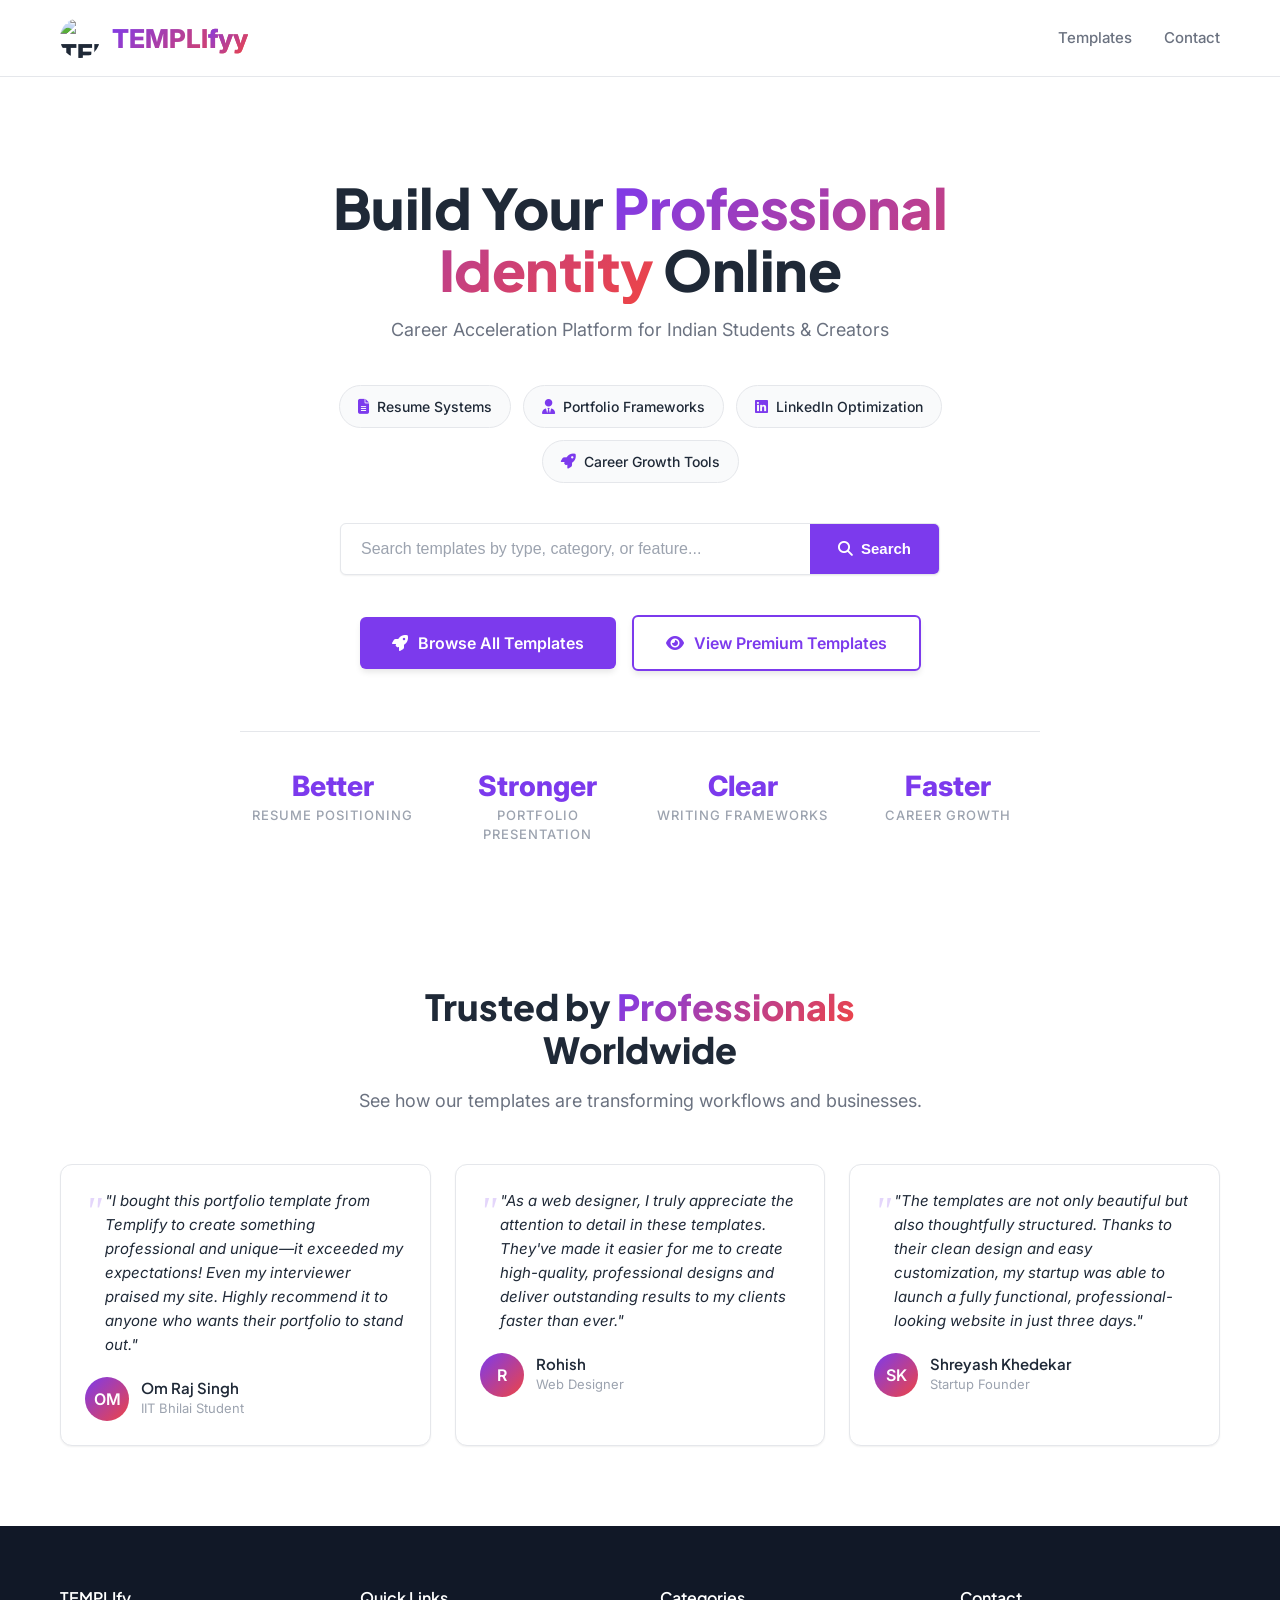
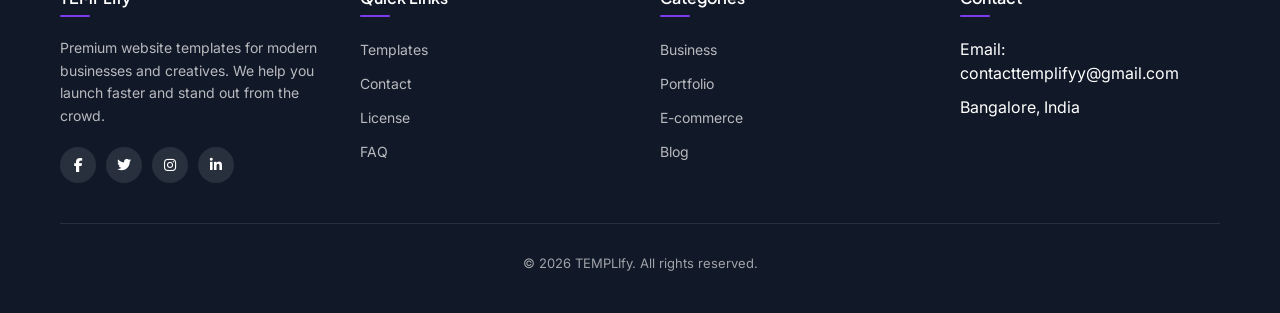
==== public/index.html @ caf6f501 "Revert "Add payment processing and template management functionality" This reverts commit 09792cc795" ====
<!doctype html>
<html lang="en">
  <head>
    <meta
      name="google-site-verification"
      content="SbcNErI1xV0IxhX7FzVj-lKcn1f4q68clEfJHM6wM6E"
    />
    <meta charset="UTF-8" />
    <meta name="viewport" content="width=device-width, initial-scale=1.0" />
    <title>TEMPLIfyy | Premium Digital Templates</title>
    <link rel="icon" type="image/png" href="logo.png" />
    <link rel="preconnect" href="https://fonts.googleapis.com" />
    <link rel="preconnect" href="https://fonts.gstatic.com" crossorigin />
    <link
      href="https://fonts.googleapis.com/css2?family=Inter:wght@300;400;500;600;700&family=Plus+Jakarta+Sans:wght@400;500;600;700;800&display=swap"
      rel="stylesheet"
    />
    <link
      rel="stylesheet"
      href="https://cdnjs.cloudflare.com/ajax/libs/font-awesome/6.4.0/css/all.min.css"
    />
    <link rel="stylesheet" href="index.css" />
  </head>
  <body>
    <!-- Header -->
    <header>
      <div class="container header-content">
        <div class="logo">
          <!-- Updated: Logo is now circular without border -->
          <img src="logo.png" alt="TEMPLIfy Logo" class="logo-img" />
          <span>TEMPLI<span>fyy</span></span>
        </div>
        <nav class="nav-links">
          <a href="template.html">Templates</a>
          <a href="contact.html">Contact</a>
        </nav>
      </div>
    </header>

    <!-- Clean Minimal Hero Section -->
    <section class="hero">
      <div class="container">
        <div class="hero-content">
          <h1>Build Your <span>Professional Identity</span> Online</h1>
          <!-- <p class="hero-subtitle">Notion, Google Sheets, Websites & SaaS Products</p> -->
          <p class="hero-description">
            Career Acceleration Platform for Indian Students & Creators
          </p>

          <div class="template-types">
          <div class="type-badge">
            <i class="fas fa-file-alt"></i> Resume Systems
          </div>

          <div class="type-badge">
            <i class="fas fa-user-tie"></i> Portfolio Frameworks
          </div>

          <div class="type-badge">
            <i class="fab fa-linkedin"></i> LinkedIn Optimization
          </div>

          <div class="type-badge">
            <i class="fas fa-rocket"></i> Career Growth Tools
            </div>
          </div>

          <div class="search-container">
            <div class="search-bar">
              <input
                type="text"
                class="search-input"
                id="searchInput"
                placeholder="Search templates by type, category, or feature..."
              />
              <button class="search-button" id="searchButton">
                <i class="fas fa-search"></i> Search
              </button>
            </div>
          </div>

          <div class="cta-buttons">
            <a href="template.html" class="cta-button">
              <i class="fas fa-rocket"></i> Browse All Templates
            </a>
            <a href="#premium-templates" class="cta-button cta-secondary">
              <i class="fas fa-eye"></i> View Premium Templates
            </a>
          </div>

          <div class="hero-stats">
  
        <div class="stat-item">
        <div class="stat-number">Better</div>
        <div class="stat-label">Resume Positioning</div>
        </div>

        <div class="stat-item">
        <div class="stat-number">Stronger</div>
        <div class="stat-label">Portfolio Presentation</div>
        </div>

        <div class="stat-item">
        <div class="stat-number">Clear</div>
        <div class="stat-label">Writing Frameworks</div>
        </div>

        <div class="stat-item">
        <div class="stat-number">Faster</div>
        <div class="stat-label">Career Growth</div>
        </div>
          </div>
        </div>
      </div>
    </section>

    <!-- Premium Template Collection Section -->
    <section id="premium-templates" class="template-section">
      <div class="container">
        <div class="section-header">
          <h2>Premium <span>Template</span> Collection</h2>
          <p>
            Handcrafted templates designed for performance, aesthetics, and
            real-world productivity.
          </p>
        </div>

        <div class="template-grid" id="premiumTemplatesGrid">
          <!-- Premium templates will be loaded dynamically from JavaScript -->
          <div class="loading-spinner">
            <div class="spinner"></div>
            <p>Loading premium templates...</p>
          </div>
        </div>
      </div>
    </section>

    <!-- Trending Now Section -->
    <section id="trending-now" class="template-section">
      <div class="container">
        <div class="section-header">
          <h2>Trending <span>Now</span></h2>
          <p>
            The most popular templates right now. See what others are choosing.
          </p>
        </div>

        <div class="template-grid" id="trendingNowGrid">
          <!-- Trending templates will be loaded dynamically from JavaScript -->
          <div class="loading-spinner">
            <div class="spinner"></div>
            <p>Loading trending templates...</p>
          </div>
        </div>
      </div>
    </section>

    <!-- Best Sellers Section -->
    <section id="best-sellers" class="template-section">
      <div class="container">
        <div class="section-header">
          <h2>Best <span>Sellers</span></h2>
          <p>
            Our top-performing templates trusted by thousands of users.
          </p>
        </div>

        <div class="template-grid" id="bestSellersGrid">
          <!-- Best seller templates will be loaded dynamically from JavaScript -->
          <div class="loading-spinner">
            <div class="spinner"></div>
            <p>Loading best sellers...</p>
          </div>
        </div>
      </div>
    </section>

    <!-- New Arrivals Section -->
    <section id="new-arrivals" class="template-section">
      <div class="container">
        <div class="section-header">
          <h2>New <span>Arrivals</span></h2>
          <p>
            Discover our latest template additions, fresh and ready for your
            projects.
          </p>
        </div>

        <div class="template-grid" id="newArrivalsGrid">
          <!-- New arrival templates will be loaded dynamically from JavaScript -->
          <div class="loading-spinner">
            <div class="spinner"></div>
            <p>Loading new arrivals...</p>
          </div>
        </div>
        </div>
      </div>
    </section>

    <!-- Editor's Picks Section -->
    <section id="editor-picks" class="template-section">
      <div class="container">
        <div class="section-header">
          <h2>Editor's <span>Picks</span></h2>
          <p>
            Handpicked templates curated by our team for quality and innovation.
          </p>
        </div>

        <div class="template-grid" id="editorPicksGrid">
          <!-- Editor's picks will be loaded dynamically from JavaScript -->
          <div class="loading-spinner">
            <div class="spinner"></div>
            <p>Loading editor's picks...</p>
          </div>
        </div>
      </div>
    </section>

    <!-- Testimonials -->
    <section class="testimonials">
      <div class="testimonials-container">
        <div class="section-header">
          <h2>Trusted by <span>Professionals</span> Worldwide</h2>
          <p>
            See how our templates are transforming workflows and businesses.
          </p>
        </div>

        <div class="testimonials-grid">
          <div class="testimonial-card">
            <p class="testimonial-text">
              "I bought this portfolio template from Templify to create
              something professional and unique—it exceeded my expectations!
              Even my interviewer praised my site. Highly recommend it to anyone
              who wants their portfolio to stand out."
            </p>
            <div class="testimonial-author">
              <div class="author-avatar">OM</div>
              <div class="author-info">
                <h4>Om Raj Singh</h4>
                <p>IIT Bhilai Student</p>
              </div>
            </div>
          </div>

          <div class="testimonial-card">
            <p class="testimonial-text">
              "As a web designer, I truly appreciate the attention to detail in
              these templates. They've made it easier for me to create
              high-quality, professional designs and deliver outstanding results
              to my clients faster than ever."
            </p>
            <div class="testimonial-author">
              <div class="author-avatar">R</div>
              <div class="author-info">
                <h4>Rohish</h4>
                <p>Web Designer</p>
              </div>
            </div>
          </div>

          <div class="testimonial-card">
            <p class="testimonial-text">
              "The templates are not only beautiful but also thoughtfully
              structured. Thanks to their clean design and easy customization,
              my startup was able to launch a fully functional,
              professional-looking website in just three days."
            </p>
            <div class="testimonial-author">
              <div class="author-avatar">SK</div>
              <div class="author-info">
                <h4>Shreyash Khedekar</h4>
                <p>Startup Founder</p>
              </div>
            </div>
          </div>
        </div>
      </div>
    </section>

    <!-- Footer -->
    <footer id="contact">
      <div class="container">
        <div class="footer-content">
          <div class="footer-column footer-about">
            <h3>TEMPLIfy</h3>
            <p>
              Premium website templates for modern businesses and creatives. We
              help you launch faster and stand out from the crowd.
            </p>
            <div class="social-links">
              <a href="#"><i class="fab fa-facebook-f"></i></a>
              <a href="#"><i class="fab fa-twitter"></i></a>
              <a href="#"><i class="fab fa-instagram"></i></a>
              <a href="#"><i class="fab fa-linkedin-in"></i></a>
            </div>
          </div>

          <div class="footer-column">
            <h3>Quick Links</h3>
            <ul class="footer-links">
              <li><a href="template.html">Templates</a></li>
              <li><a href="contact.html">Contact</a></li>
              <li><a href="#">License</a></li>
              <li><a href="#">FAQ</a></li>
            </ul>
          </div>

          <div class="footer-column">
            <h3>Categories</h3>
            <ul class="footer-links">
              <li><a href="#">Business</a></li>
              <li><a href="#">Portfolio</a></li>
              <li><a href="#">E-commerce</a></li>
              <li><a href="#">Blog</a></li>
            </ul>
          </div>

          <div class="footer-column">
            <h3>Contact</h3>
            <ul class="footer-links">
              <li>Email: contacttemplifyy@gmail.com</li>
              <li>Bangalore, India</li>
            </ul>
          </div>
        </div>

        <div class="copyright">
          <p>&copy; 2026 TEMPLIfy. All rights reserved.</p>
        </div>
      </div>
    </footer>

    <script src="index.js"></script>
  </body>
</html>
---- public/index.css ----
/* ====== MINIMAL PREMIUM THEME ====== */
:root {
  --primary: #7c3aed;
  --primary-light: #8b5cf6;
  --primary-dark: #6d28d9;
  --accent: #ef4444;
  --success: #10b981;
  --warning: #f59e0b;
  --info: #3b82f6;
  --new-arrival: #ec4899;

  --text-dark: #1f2937;
  --text-medium: #6b7280;
  --text-light: #9ca3af;
  --text-white: #ffffff;

  --bg-white: #ffffff;
  --bg-light: #f9fafb;
  --bg-gray: #f3f4f6;
  --bg-dark: #111827;

  --border-light: #e5e7eb;
  --border-medium: #d1d5db;
  --border-dark: #9ca3af;

  --radius-sm: 4px;
  --radius: 6px;
  --radius-md: 8px;
  --radius-lg: 12px;
  --radius-xl: 16px;

  --shadow-xs: 0 1px 3px rgba(0, 0, 0, 0.05);
  --shadow-sm: 0 1px 2px 0 rgba(0, 0, 0, 0.06);
  --shadow: 0 4px 6px -1px rgba(0, 0, 0, 0.1);
  --shadow-md: 0 10px 15px -3px rgba(0, 0, 0, 0.08);
  --shadow-lg: 0 20px 25px -5px rgba(0, 0, 0, 0.1);

  --transition: all 0.2s cubic-bezier(0.4, 0, 0.2, 1);
}

/* ====== GLOBAL FIXES ====== */
html,
body {
  width: 100%;
  max-width: 100%;
  overflow-x: hidden;
  margin: 0;
  padding: 0;
  scroll-behavior: smooth;
}

/* ====== RESET & BASE STYLES ====== */
* {
  margin: 0;
  padding: 0;
  box-sizing: border-box;
}

body {
  font-family:
    "Inter",
    -apple-system,
    BlinkMacSystemFont,
    "Segoe UI",
    sans-serif;
  background-color: var(--bg-white);
  color: var(--text-dark);
  line-height: 1.5;
  font-weight: 400;
  -webkit-font-smoothing: antialiased;
  -moz-osx-font-smoothing: grayscale;
}

h1,
h2,
h3,
h4,
h5 {
  font-family: "Plus Jakarta Sans", sans-serif;
  font-weight: 700;
  line-height: 1.2;
}

a {
  text-decoration: none;
  color: inherit;
}

ul {
  list-style: none;
}

/* FIXED: Container width issue - changed from 105% to 100% */
.container {
  max-width: 1200px;
  margin: 0 auto;
  padding: 0 20px;
  width: 100%; /* CHANGED FROM 105% */
}

/* ====== HEADER - FIXED ====== */
header {
  background: var(--bg-white);
  padding: 18px 0;
  position: sticky;
  top: 0;
  z-index: 1000;
  border-bottom: 1px solid var(--border-light);
  backdrop-filter: blur(10px);
  width: 100%;
}

.header-content {
  display: flex;
  justify-content: space-between;
  align-items: center;
  width: 100%;
}

.logo {
  display: flex;
  align-items: center;
  gap: 12px;
  font-size: 26px;
  font-weight: 800;
  color: var(--text-dark);
}

/* Make logo circular WITHOUT border */
.logo-img {
  width: 40px;
  height: 40px;
  object-fit: cover;
  border-radius: 50%; /* Makes it circular */
}

.logo span {
  background: linear-gradient(135deg, var(--primary) 0%, var(--accent) 100%);
  -webkit-background-clip: text;
  -webkit-text-fill-color: transparent;
}

.nav-links {
  display: flex;
  gap: 32px;
  align-items: center;
}

.nav-links a {
  color: var(--text-medium);
  font-weight: 500;
  font-size: 15px;
  transition: var(--transition);
  position: relative;
  padding: 4px 0;
}

.nav-links a:hover {
  color: var(--primary);
}

.nav-links a::after {
  content: "";
  position: absolute;
  bottom: 0;
  left: 0;
  width: 0;
  height: 2px;
  background: var(--primary);
  transition: var(--transition);
}

.nav-links a:hover::after {
  width: 100%;
}

/* ====== CLEAN MINIMAL HERO SECTION ====== */
.hero {
  padding: 100px 0 60px;
  background: var(--bg-white);
  position: relative;
  overflow: hidden;
  text-align: center;
  width: 100%;
}

.hero-content {
  position: relative;
  z-index: 1;
  max-width: 800px;
  margin: 0 auto;
}

.hero h1 {
  font-size: clamp(2.5rem, 5vw, 3.5rem);
  font-weight: 800;
  margin-bottom: 16px;
  line-height: 1.1;
  letter-spacing: -0.5px;
}

.hero h1 span {
  background: linear-gradient(135deg, var(--primary) 0%, var(--accent) 100%);
  -webkit-background-clip: text;
  -webkit-text-fill-color: transparent;
}

.hero-subtitle {
  font-size: 20px;
  color: var(--text-medium);
  margin-bottom: 20px;
  font-weight: 500;
  line-height: 1.4;
}

.hero-description {
  font-size: 18px;
  color: var(--text-medium);
  margin: 0 auto 40px;
  max-width: 600px;
  line-height: 1.6;
}

/* Template Type Badges - Optimized for Mobile */
.template-types {
  display: flex;
  justify-content: center;
  gap: 12px;
  margin-bottom: 40px;
  flex-wrap: wrap;
  width: 100%;
}

.type-badge {
  background: var(--bg-light);
  color: var(--text-dark);
  padding: 10px 18px;
  border-radius: 30px;
  font-weight: 500;
  font-size: 14px;
  border: 1px solid var(--border-light);
  transition: var(--transition);
  display: flex;
  align-items: center;
  gap: 8px;
  white-space: nowrap;
}

.type-badge:hover {
  border-color: var(--primary);
  transform: translateY(-2px);
  box-shadow: var(--shadow-sm);
}

.type-badge i {
  color: var(--primary);
  font-size: 15px;
}

/* Enhanced Search - Mobile Optimized */
.search-container {
  max-width: 600px;
  margin: 0 auto 40px;
  width: 100%;
}

.search-bar {
  display: flex;
  background: var(--bg-white);
  border: 1px solid var(--border-light);
  border-radius: var(--radius);
  overflow: hidden;
  box-shadow: var(--shadow-sm);
  transition: var(--transition);
  width: 100%;
}

.search-bar:focus-within {
  border-color: var(--primary);
  box-shadow: 0 0 0 3px rgba(124, 58, 237, 0.1);
}

.search-input {
  flex: 1;
  border: none;
  padding: 16px 20px;
  font-size: 16px;
  outline: none;
  color: var(--text-dark);
  background: transparent;
  width: 100%;
}

.search-input::placeholder {
  color: var(--text-light);
}

.search-button {
  background: var(--primary);
  color: var(--text-white);
  border: none;
  padding: 0 28px;
  font-weight: 600;
  font-size: 15px;
  cursor: pointer;
  transition: var(--transition);
  display: flex;
  align-items: center;
  gap: 8px;
  flex-shrink: 0;
}

.search-button:hover {
  background: var(--primary-dark);
}

/* CTA Buttons - Fixed Centering */
.cta-buttons {
  display: flex;
  gap: 16px;
  justify-content: center;
  margin-top: 30px;
  align-items: center;
  flex-wrap: wrap;
  width: 100%;
}

.cta-button {
  display: inline-flex;
  align-items: center;
  gap: 10px;
  background: var(--primary);
  color: var(--text-white);
  padding: 14px 32px;
  border-radius: var(--radius);
  font-weight: 600;
  font-size: 16px;
  transition: var(--transition);
  box-shadow: var(--shadow);
  border: none;
  cursor: pointer;
}

.cta-button:hover {
  background: var(--primary-dark);
  transform: translateY(-2px);
  box-shadow: var(--shadow-md);
}

.cta-secondary {
  background: transparent;
  color: var(--primary);
  border: 2px solid var(--primary);
}

.cta-secondary:hover {
  background: var(--primary);
  color: var(--text-white);
}

/* Hero Stats - Mobile Optimized */
.hero-stats {
  display: grid;
  grid-template-columns: repeat(4, 1fr);
  gap: 20px;
  margin-top: 60px;
  padding-top: 40px;
  border-top: 1px solid var(--border-light);
  max-width: 800px;
  margin-left: auto;
  margin-right: auto;
  width: 100%;
}

.stat-item {
  text-align: center;
}

.stat-number {
  font-size: 28px;
  font-weight: 800;
  color: var(--primary);
  margin-bottom: 6px;
  line-height: 1;
}

.stat-label {
  font-size: 13px;
  color: var(--text-light);
  text-transform: uppercase;
  letter-spacing: 1px;
  font-weight: 500;
}

/* ====== SCALABLE TEMPLATE SECTIONS ====== */
.template-section {
  padding: 80px 0;
  width: 100%;
}

.template-section:nth-child(odd) {
  background: var(--bg-light);
}

.template-section:nth-child(even) {
  background: var(--bg-white);
}

.section-header {
  text-align: center;
  max-width: 600px;
  margin: 0 auto 48px;
  width: 100%;
}

.section-header h2 {
  font-size: 36px;
  font-weight: 800;
  margin-bottom: 16px;
  color: var(--text-dark);
}

.section-header span {
  background: linear-gradient(135deg, var(--primary) 0%, var(--accent) 100%);
  -webkit-background-clip: text;
  -webkit-text-fill-color: transparent;
}

.section-header p {
  color: var(--text-medium);
  font-size: 18px;
  line-height: 1.6;
}

/* ====== IMPROVED MOBILE CARD SECTION ====== */
.template-grid {
  display: grid;
  grid-template-columns: repeat(3, 1fr);
  gap: 30px;
  width: 100%;
}

.template-card {
  background: var(--bg-white);
  border: 1px solid var(--border-light);
  border-radius: 8px;
  overflow: hidden;
  transition: var(--transition);
  box-shadow: var(--shadow-sm);
  position: relative;
  display: flex;
  flex-direction: column;
  height: 100%;
  min-height: 520px;
  user-select: none;
  -webkit-user-select: none;
  -moz-user-select: none;
  -ms-user-select: none;
  width: 100%;
}

.template-card:hover {
  transform: translateY(-4px);
  box-shadow: var(--shadow-lg);
  border-color: var(--primary);
}

.template-image {
  height: 200px;
  width: 100%;
  background-size: cover;
  background-position: center;
  background-color: #f0f0f0;
  position: relative;
  overflow: hidden;
}

/* PRODUCT TYPE TAG - Left top */
.template-type-tag {
  position: absolute;
  top: 12px;
  left: 12px;
  background: rgba(255, 255, 255, 0.95);
  color: var(--text-dark);
  padding: 6px 12px;
  border-radius: 6px;
  font-size: 11px;
  font-weight: 700;
  z-index: 2;
  text-transform: uppercase;
  letter-spacing: 0.5px;
  border: 1px solid rgba(0, 0, 0, 0.1);
  backdrop-filter: blur(4px);
  max-width: 120px;
  overflow: hidden;
  text-overflow: ellipsis;
  white-space: nowrap;
}

/* STATUS BADGE - Removed from homepage, only shown on templates page */

.template-overlay {
  position: absolute;
  top: 0;
  left: 0;
  width: 100%;
  height: 100%;
  background: rgba(0, 0, 0, 0.7);
  display: flex;
  align-items: center;
  justify-content: center;
  opacity: 0;
  transition: var(--transition);
  z-index: 1;
}

.template-card:hover .template-overlay {
  opacity: 1;
}

.preview-btn {
  background: var(--bg-white);
  color: var(--primary);
  border: none;
  padding: 10px 18px;
  border-radius: var(--radius);
  font-weight: 600;
  font-size: 13px;
  cursor: pointer;
  transition: var(--transition);
  display: flex;
  align-items: center;
  gap: 6px;
}

.preview-btn:hover {
  background: var(--primary);
  color: var(--text-white);
  transform: translateY(-2px);
}

.template-info {
  padding: 20px;
  flex: 1;
  display: flex;
  flex-direction: column;
}

.template-info h3 {
  font-size: 18px;
  font-weight: 700;
  margin-bottom: 10px;
  color: var(--text-dark);
  line-height: 1.3;
  display: -webkit-box;
  -webkit-line-clamp: 2;
  -webkit-box-orient: vertical;
  overflow: hidden;
}

.template-info p {
  color: var(--text-medium);
  font-size: 14px;
  line-height: 1.5;
  margin-bottom: 12px;
  flex: 1;
  display: -webkit-box;
  -webkit-line-clamp: 2;
  -webkit-box-orient: vertical;
  overflow: hidden;
}

.template-features {
  margin-bottom: 15px;
}

.template-features ul {
  list-style: none;
}

.template-features li {
  color: var(--text-medium);
  font-size: 13px;
  line-height: 1.4;
  margin-bottom: 5px;
  padding-left: 16px;
  position: relative;
  display: -webkit-box;
  -webkit-line-clamp: 1;
  -webkit-box-orient: vertical;
  overflow: hidden;
}

.template-features li:before {
  content: "•";
  color: var(--primary);
  position: absolute;
  left: 0;
  font-size: 16px;
}

/* TEMPLATE FOOTER - IMPROVED FOR MOBILE */
.template-footer {
  padding: 18px 20px;
  border-top: 1px solid var(--border-light);
  display: flex;
  justify-content: space-between;
  align-items: center;
  background: var(--bg-white);
  gap: 12px;
  margin-top: auto;
  flex-wrap: nowrap;
  width: 100%;
}

/* PRICE SECTION */
.price-container {
  display: flex;
  flex-direction: column;
  align-items: flex-start;
  min-width: 0;
  flex-shrink: 0;
}

.template-price {
  font-size: 20px;
  font-weight: 800;
  color: var(--primary);
  line-height: 1;
  white-space: nowrap;
}

.discounted-price {
  color: var(--accent);
}

.original-price {
  font-size: 13px;
  color: var(--text-light);
  text-decoration: line-through;
  margin-top: 2px;
  font-weight: 500;
  white-space: nowrap;
}

.free-price {
  color: var(--success);
  font-weight: 700;
}

/* ACTION BUTTONS - IMPROVED FOR MOBILE */
.template-actions {
  display: flex;
  gap: 8px;
  flex-wrap: nowrap;
  align-items: center;
  flex-shrink: 0;
}

/* BUTTONS - IMPROVED FOR MOBILE */
.buy-button {
  background: var(--primary);
  color: var(--text-white);
  border: none;
  padding: 10px 16px;
  border-radius: 8px;
  font-weight: 600;
  font-size: 13px;
  cursor: pointer;
  transition: var(--transition);
  display: flex;
  align-items: center;
  justify-content: center;
  gap: 6px;
  white-space: nowrap;
  min-width: 110px;
  height: 38px;
  box-sizing: border-box;
}

.buy-button:hover {
  background: var(--primary-dark);
  transform: translateY(-1px);
  box-shadow: var(--shadow-sm);
}

.details-button {
  background: transparent;
  color: var(--primary);
  border: 1px solid var(--primary);
  padding: 9px 16px;
  border-radius: 8px;
  font-weight: 600;
  font-size: 13px;
  cursor: pointer;
  transition: var(--transition);
  display: flex;
  align-items: center;
  justify-content: center;
  gap: 6px;
  white-space: nowrap;
  min-width: 100px;
  height: 38px;
  box-sizing: border-box;
}

.details-button:hover {
  background: var(--primary);
  color: var(--text-white);
  transform: translateY(-1px);
}

.free-button {
  background: var(--success);
}

.free-button:hover {
  background: #059669;
}

/* LOADING SPINNER */
.loading-spinner {
  display: flex;
  flex-direction: column;
  align-items: center;
  justify-content: center;
  padding: 60px 0;
  grid-column: 1 / -1;
}

.spinner {
  width: 40px;
  height: 40px;
  border: 3px solid rgba(124, 58, 237, 0.2);
  border-radius: 50%;
  border-top-color: var(--primary);
  animation: spin 1s linear infinite;
  margin-bottom: 16px;
}

@keyframes spin {
  to {
    transform: rotate(360deg);
  }
}

/* ====== TESTIMONIALS - HORIZONTAL SCROLL ON MOBILE ====== */
.testimonials {
  padding: 80px 0;
  background: var(--bg-white);
  width: 100%;
}

.testimonials-container {
  position: relative;
  max-width: 1200px;
  margin: 0 auto;
  padding: 0 20px;
  width: 100%;
}

/* Desktop: Grid layout */
.testimonials-grid {
  display: grid;
  grid-template-columns: repeat(auto-fit, minmax(300px, 1fr));
  gap: 24px;
  width: 100%;
}

.testimonial-card {
  background: var(--bg-white);
  border: 1px solid var(--border-light);
  border-radius: 12px;
  padding: 24px;
  transition: var(--transition);
  box-shadow: var(--shadow-sm);
  width: 100%;
}

.testimonial-card:hover {
  transform: translateY(-4px);
  box-shadow: var(--shadow-md);
}

.testimonial-text {
  color: var(--text-dark);
  font-size: 15px;
  line-height: 1.6;
  margin-bottom: 20px;
  font-style: italic;
  position: relative;
  padding-left: 20px;
}

.testimonial-text::before {
  content: '"';
  position: absolute;
  left: 0;
  top: -10px;
  font-size: 40px;
  color: var(--primary);
  opacity: 0.2;
  font-family: serif;
}

.testimonial-author {
  display: flex;
  align-items: center;
  gap: 12px;
}

.author-avatar {
  width: 44px;
  height: 44px;
  border-radius: 50%;
  background: linear-gradient(135deg, var(--primary) 0%, var(--accent) 100%);
  display: flex;
  align-items: center;
  justify-content: center;
  color: var(--text-white);
  font-weight: 600;
  font-size: 16px;
  flex-shrink: 0;
}

.author-info h4 {
  font-size: 15px;
  font-weight: 600;
  margin-bottom: 2px;
  color: var(--text-dark);
}

.author-info p {
  color: var(--text-light);
  font-size: 13px;
}

/* ====== FOOTER IMPROVEMENTS ====== */
footer {
  background: var(--bg-dark);
  color: var(--text-white);
  padding: 60px 0 40px;
  width: 100%;
  margin: 0;
}

.footer-content {
  display: grid;
  grid-template-columns: repeat(auto-fit, minmax(250px, 1fr));
  gap: 40px;
  margin-bottom: 40px;
  width: 100%;
}

.footer-column {
  padding: 0;
}

.footer-column h3 {
  font-size: 16px;
  font-weight: 600;
  margin-bottom: 20px;
  color: var(--text-white);
  position: relative;
  display: inline-block;
  padding-bottom: 10px;
  width: 100%;
}

.footer-column h3::after {
  content: "";
  position: absolute;
  bottom: 0;
  left: 0;
  width: 30px;
  height: 2px;
  background: var(--primary);
  border-radius: 2px;
}

.footer-about p {
  color: rgba(255, 255, 255, 0.7);
  margin-bottom: 20px;
  line-height: 1.6;
  font-size: 14px;
  text-align: left;
}

.footer-links {
  list-style: none;
  padding: 0;
  margin: 0;
  width: 100%;
}

.footer-links li {
  margin-bottom: 10px;
  width: 100%;
}

.footer-links a {
  color: rgba(255, 255, 255, 0.7);
  font-size: 14px;
  transition: var(--transition);
  display: inline-block;
  width: 100%;
  padding-left: 0;
}

.footer-links a:hover {
  color: var(--text-white);
  transform: translateX(4px);
}

/* REMOVED PURPLE DOTS - Clean footer links */
.footer-links li:before {
  content: none !important;
  display: none !important;
}

.social-links {
  display: flex;
  gap: 10px;
  margin-top: 20px;
}

.social-links a {
  display: flex;
  align-items: center;
  justify-content: center;
  width: 36px;
  height: 36px;
  border-radius: 50%;
  background: rgba(255, 255, 255, 0.1);
  color: var(--text-white);
  transition: var(--transition);
  font-size: 14px;
}

.social-links a:hover {
  background: var(--primary);
  transform: translateY(-2px);
}

.copyright {
  text-align: center;
  padding-top: 30px;
  border-top: 1px solid rgba(255, 255, 255, 0.1);
  color: rgba(255, 255, 255, 0.6);
  font-size: 13px;
}

/* ====== MOBILE RESPONSIVE STYLES ====== */
/* Tablet (768px and below) */
@media (max-width: 768px) {
  header {
    padding: 14px 0;
  }

  .header-content {
    display: flex;
    justify-content: space-between; /* This keeps logo left, nav right */
    align-items: center;
    width: 100%;
  }

  .logo {
    font-size: 22px;
  }

  .logo-img {
    width: 36px;
    height: 36px;
  }

  .nav-links {
    gap: 20px;
  }

  .nav-links a {
    font-size: 14px;
  }

  .hero {
    padding: 80px 0 40px;
  }

  .hero h1 {
    font-size: 32px;
    margin-bottom: 12px;
  }

  .hero-subtitle {
    font-size: 18px;
    margin-bottom: 16px;
  }

  .hero-description {
    font-size: 16px;
    margin-bottom: 30px;
    padding: 0 15px;
  }

  .template-types {
    gap: 8px;
    margin-bottom: 30px;
    padding: 0 15px;
  }

  .type-badge {
    padding: 8px 14px;
    font-size: 13px;
    gap: 6px;
  }

  .search-container {
    margin-bottom: 30px;
    padding: 0 15px;
  }

  .search-bar {
    flex-direction: row;
  }

  .search-input {
    padding: 14px 16px;
    font-size: 15px;
  }

  .search-button {
    padding: 0 20px;
    font-size: 14px;
  }

  .cta-buttons {
    flex-direction: row;
    gap: 12px;
    margin-top: 25px;
    padding: 0 15px;
    justify-content: center;
  }

  .cta-button {
    width: auto;
    max-width: 300px;
    justify-content: center;
    padding: 12px 24px;
    font-size: 15px;
  }

  .hero-stats {
    grid-template-columns: repeat(2, 1fr);
    gap: 24px;
    margin-top: 40px;
    padding-top: 30px;
    padding: 0 15px;
  }

  .stat-number {
    font-size: 24px;
  }

  .template-section {
    padding: 60px 0;
  }

  .section-header {
    margin-bottom: 40px;
    padding: 0 15px !important;
    text-align: center !important;
  }

  .section-header h2 {
    font-size: 32px;
    margin-bottom: 12px;
    text-align: center;
  }

  .section-header p {
    font-size: 16px;
    text-align: center;
  }

  .template-grid {
    grid-template-columns: repeat(2, 1fr);
    gap: 25px;
    padding: 0 15px;
  }

  /* MOBILE OPTIMIZATION - 2 CARDS PER ROW */
  @media (max-width: 768px) and (min-width: 481px) {
    .template-grid {
      grid-template-columns: repeat(2, 1fr);
      gap: 15px;
    }

    .template-card {
      margin: 0;
      min-height: 450px;
    }

    /* Hide Get Template button on tablet mobile */
    .buy-button {
      display: none !important;
    }

    /* Center and adjust product footer for mobile */
    .template-footer {
      padding: 12px 15px;
      flex-direction: column;
      gap: 10px;
      align-items: center;
      text-align: center;
    }

    .price-container {
      align-items: center;
      margin-bottom: 5px;
    }

    .template-actions {
      width: 100%;
      justify-content: center;
    }

    .details-button {
      width: 100%;
      max-width: 200px;
      margin: 0 auto;
    }
  }

  .template-card {
    min-height: 420px;
    border-radius: 10px;
    box-shadow: var(--shadow-xs);
  }

  .template-image {
    height: 180px;
  }

  .template-type-tag,
  .status-badge {
    top: 10px;
    padding: 5px 10px;
    font-size: 10px;
  }

  .template-type-tag {
    left: 10px;
  }

  .status-badge {
    right: 10px;
  }

  .template-info {
    padding: 16px;
  }

  .template-info h3 {
    font-size: 16px;
    margin-bottom: 8px;
  }

  .template-info p {
    font-size: 13px;
    margin-bottom: 10px;
  }

  .template-features {
    margin-bottom: 12px;
  }

  .template-features li {
    font-size: 12px;
    margin-bottom: 4px;
  }

  .template-footer {
    padding: 14px 16px;
    gap: 10px;
  }

  .template-price {
    font-size: 18px;
  }

  .original-price {
    font-size: 12px;
  }

  .buy-button,
  .details-button {
    padding: 8px 14px;
    font-size: 12px;
    gap: 4px;
    min-width: 100px;
    height: 36px;
  }

  .details-button {
    min-width: 90px;
  }

  .template-actions {
    gap: 8px;
  }

  .testimonials {
    padding: 60px 0;
  }

  /* Mobile: Horizontal scroll layout */
  .testimonials-grid {
    display: flex;
    overflow-x: auto;
    scroll-snap-type: x mandatory;
    gap: 20px;
    padding: 20px 0 30px;
    margin: 0 -15px;
    padding-left: 15px;
    padding-right: 15px;
    scrollbar-width: thin;
    scrollbar-color: var(--primary-light) transparent;
    -webkit-overflow-scrolling: touch;
  }

  .testimonials-grid::-webkit-scrollbar {
    height: 6px;
  }

  .testimonials-grid::-webkit-scrollbar-track {
    background: transparent;
    border-radius: 10px;
  }

  .testimonials-grid::-webkit-scrollbar-thumb {
    background: var(--primary-light);
    border-radius: 10px;
  }

  .testimonial-card {
    flex: 0 0 calc(100vw - 60px);
    max-width: 400px;
    min-height: 250px;
    scroll-snap-align: start;
    margin-right: 0;
  }

  .testimonials-container {
    padding: 0;
  }

  .testimonials .section-header {
    padding: 0 15px;
  }

  .testimonial-card {
    padding: 20px;
  }

  .testimonial-text {
    font-size: 14px;
    margin-bottom: 16px;
  }

  .author-avatar {
    width: 40px;
    height: 40px;
    font-size: 15px;
  }

  .author-info h4 {
    font-size: 14px;
  }

  .author-info p {
    font-size: 12px;
  }

  footer {
    padding: 40px 0 30px;
  }

  .footer-content {
    grid-template-columns: repeat(2, 1fr);
    gap: 30px;
    margin-bottom: 30px;
    padding: 0 15px;
    text-align: center;
  }

  .footer-column {
    text-align: center;
  }

  .footer-column h3 {
    text-align: center;
    font-size: 15px;
    margin-bottom: 15px;
  }

  .footer-column h3::after {
    left: 50%;
    transform: translateX(-50%);
  }

  .footer-about p {
    text-align: center;
    font-size: 13px;
    margin-bottom: 15px;
  }

  .footer-links {
    text-align: center;
  }

  .footer-links li {
    text-align: center;
  }

  .footer-links li:before {
    display: none;
  }

  .footer-links a {
    font-size: 13px;
    padding-left: 0;
  }

  /* Contact column specific */
  .footer-column:last-child .footer-links li {
    text-align: center;
    margin-bottom: 8px;
  }

  .social-links a {
    width: 32px;
    height: 32px;
    font-size: 13px;
  }

  .copyright {
    padding-top: 20px;
    font-size: 12px;
    padding: 0 15px;
  }

  .container {
    padding: 0 15px;
  }
}

/* Mobile (480px and below) */
@media (max-width: 480px) {
  .header-content {
    display: flex;
    justify-content: space-between; /* Keep logo left, nav right */
    align-items: center;
    width: 100%;
  }

  .logo {
    font-size: 20px;
  }

  .logo-img {
    width: 32px;
    height: 32px;
  }

  .nav-links {
    gap: 15px;
  }

  .nav-links a {
    font-size: 13px;
  }

  .hero {
    padding: 60px 0 30px;
  }

  .hero h1 {
    font-size: 28px;
    margin-bottom: 10px;
    line-height: 1.2;
    text-align: center;
  }

  .hero-subtitle {
    font-size: 16px;
    margin-bottom: 12px;
    line-height: 1.3;
    text-align: center;
  }

  .hero-description {
    font-size: 15px;
    margin-bottom: 25px;
    line-height: 1.5;
    padding: 0 10px;
    text-align: center;
  }

  .template-types {
    gap: 6px;
    margin-bottom: 25px;
    padding: 0 10px;
  }

  .type-badge {
    padding: 6px 10px;
    font-size: 12px;
    gap: 4px;
    flex: 1;
    min-width: 130px;
    justify-content: center;
  }

  .type-badge i {
    font-size: 13px;
  }

  .search-container {
    margin-bottom: 25px;
    padding: 0 10px;
  }

  .search-input {
    padding: 12px 14px;
    font-size: 14px;
  }

  .search-button {
    padding: 0 16px;
    font-size: 13px;
    gap: 6px;
  }

  .search-button i {
    font-size: 13px;
  }

  .cta-buttons {
    flex-direction: column;
    gap: 10px;
    margin-top: 20px;
    padding: 0 10px;
    width: 100%;
  }

  .cta-button {
    width: 100%;
    max-width: 100%;
    padding: 10px 20px;
    font-size: 14px;
    gap: 8px;
    text-align: center;
    justify-content: center;
  }

  .cta-button i {
    font-size: 14px;
  }

  .hero-stats {
    gap: 20px;
    margin-top: 30px;
    padding-top: 25px;
    padding: 0 10px;
  }

  .stat-number {
    font-size: 22px;
  }

  .stat-label {
    font-size: 12px;
    letter-spacing: 0.5px;
  }

  .template-section {
    padding: 40px 0;
  }

  .section-header {
    margin-bottom: 30px;
    padding: 0 10px !important;
  }

  .section-header h2 {
    font-size: 28px;
    margin-bottom: 10px;
    text-align: center;
  }

  .section-header p {
    font-size: 15px;
    line-height: 1.5;
    text-align: center;
  }

  .template-grid {
    grid-template-columns: 1fr;
    gap: 20px;
    padding: 0 10px;
  }

  .template-card {
    margin: 0;
    min-height: 380px;
    width: 100%;
    border-radius: 12px;
    box-shadow: var(--shadow-sm);
  }

  /* Show both buttons on very small screens */
  .buy-button {
    display: flex !important;
  }

  .template-image {
    height: 160px;
  }

  .template-type-tag,
  .status-badge {
    top: 8px;
    padding: 4px 8px;
    font-size: 9px;
    max-width: 100px;
  }

  .template-info {
    padding: 16px 14px;
  }

  .template-info h3 {
    font-size: 15px;
  }

  .template-info p {
    font-size: 12px;
    margin-bottom: 8px;
  }

  .template-features li {
    font-size: 11px;
  }

  .template-footer {
    padding: 12px 14px;
    gap: 8px;
    min-height: 70px;
    flex-direction: row;
    justify-content: space-between;
  }

  .price-container {
    align-items: flex-start;
    min-width: 80px;
  }

  .template-actions {
    flex-direction: row;
    gap: 6px;
  }

  .template-price {
    font-size: 17px;
  }

  .original-price {
    font-size: 11px;
  }

  /* IMPROVED: Better mobile button sizing */
  .buy-button,
  .details-button {
    padding: 8px 12px;
    font-size: 12px;
    gap: 4px;
    min-width: 90px;
    height: 36px;
    flex-shrink: 0;
  }

  .buy-button {
    min-width: 95px;
  }

  .template-actions {
    gap: 6px;
  }

  .buy-button i,
  .details-button i {
    font-size: 12px;
  }

  .testimonials {
    padding: 40px 0;
  }

  .testimonial-card {
    flex: 0 0 calc(100vw - 40px);
    padding: 18px;
  }

  .testimonial-text {
    font-size: 13px;
    margin-bottom: 14px;
    padding-left: 16px;
  }

  .author-avatar {
    width: 36px;
    height: 36px;
    font-size: 14px;
  }

  footer {
    padding: 30px 0 20px;
  }

  .footer-content {
    grid-template-columns: 1fr;
    gap: 25px;
    margin-bottom: 25px;
    padding: 0 10px;
    text-align: center;
  }

  .footer-column {
    text-align: center;
    padding: 0 10px;
  }

  .footer-column h3 {
    font-size: 14px;
    margin-bottom: 12px;
    text-align: center;
  }

  .footer-column h3::after {
    left: 50%;
    transform: translateX(-50%);
  }

  .footer-about p {
    font-size: 12px;
    margin-bottom: 12px;
    text-align: center;
  }

  .footer-links li {
    margin-bottom: 8px;
    text-align: center;
  }

  .footer-links a {
    font-size: 12px;
    padding-left: 0;
  }

  .social-links {
    margin-top: 15px;
    justify-content: center;
  }

  .copyright {
    padding-top: 20px;
    font-size: 11px;
    text-align: center;
    padding: 0 10px;
  }

  .container {
    padding: 0 10px;
  }
}

/* Very small mobile screens (360px and below) */
@media (max-width: 360px) {
  .header-content {
    display: flex;
    justify-content: space-between; /* Keep logo left, nav right */
    align-items: center;
    width: 100%;
  }

  .nav-links {
    gap: 10px; /* Reduce gap for very small screens */
  }

  .nav-links a {
    font-size: 12px;
  }

  .buy-button,
  .details-button {
    padding: 7px 10px;
    font-size: 11px;
    min-width: 85px;
    height: 34px;
  }

  .template-actions {
    gap: 5px;
  }

  .template-card {
    min-height: 360px;
  }

  .template-image {
    height: 150px;
  }

  .template-footer {
    padding: 10px 12px;
  }

  .hero h1 {
    font-size: 24px;
  }

  .hero-description {
    font-size: 14px;
  }

  .container {
    padding: 0 8px;
  }

  .footer-column {
    padding: 0 5px;
  }
}

/* Additional fixes for mobile centering */
@media (max-width: 768px) {
  /* Center all section headers */
  .section-header {
    text-align: center !important;
    padding: 0 15px !important;
  }

  /* Center hero elements */
  .hero-content {
    text-align: center;
  }

  /* Center template grids */
  .template-grid {
    justify-content: center;
  }

  /* Center testimonial cards */
  .testimonials-grid {
    justify-content: flex-start;
  }

  /* Ensure container is centered (but NOT header container) */
  .container:not(.header-content) {
    margin: 0 auto;
    display: flex;
    flex-direction: column;
    align-items: center;
  }

  /* Reset text alignment for specific elements */
  .template-info h3,
  .template-info p,
  .template-features li {
    text-align: left;
  }

  /* But center these elements */
  .hero h1,
  .hero-description,
  .section-header h2,
  .section-header p,
  .type-badge,
  .search-container,
  .cta-buttons,
  .hero-stats,
  .footer-column h3,
  .footer-about p,
  .footer-links,
  .copyright {
    text-align: center;
  }

  /* Center align list items */
  .footer-links li {
    text-align: center;
    list-style: none;
  }
}

@media (max-width: 480px) {
  /* Center all text on mobile */
  .hero h1,
  .hero-description,
  .section-header h2,
  .section-header p {
    text-align: center;
  }

  /* Center template cards */
  .template-grid {
    display: flex;
    flex-direction: column;
    align-items: center;
  }

  .template-card {
    margin: 0 auto;
    max-width: 100%;
  }

  /* Center footer completely */
  .footer-column {
    display: flex;
    flex-direction: column;
    align-items: center;
  }

  .footer-links {
    display: flex;
    flex-direction: column;
    align-items: center;
  }

  .footer-links li {
    text-align: center;
  }

  /* Ensure container takes full width */
  .container {
    width: 100%;
    max-width: 100%;
    padding: 0 10px;
  }
}
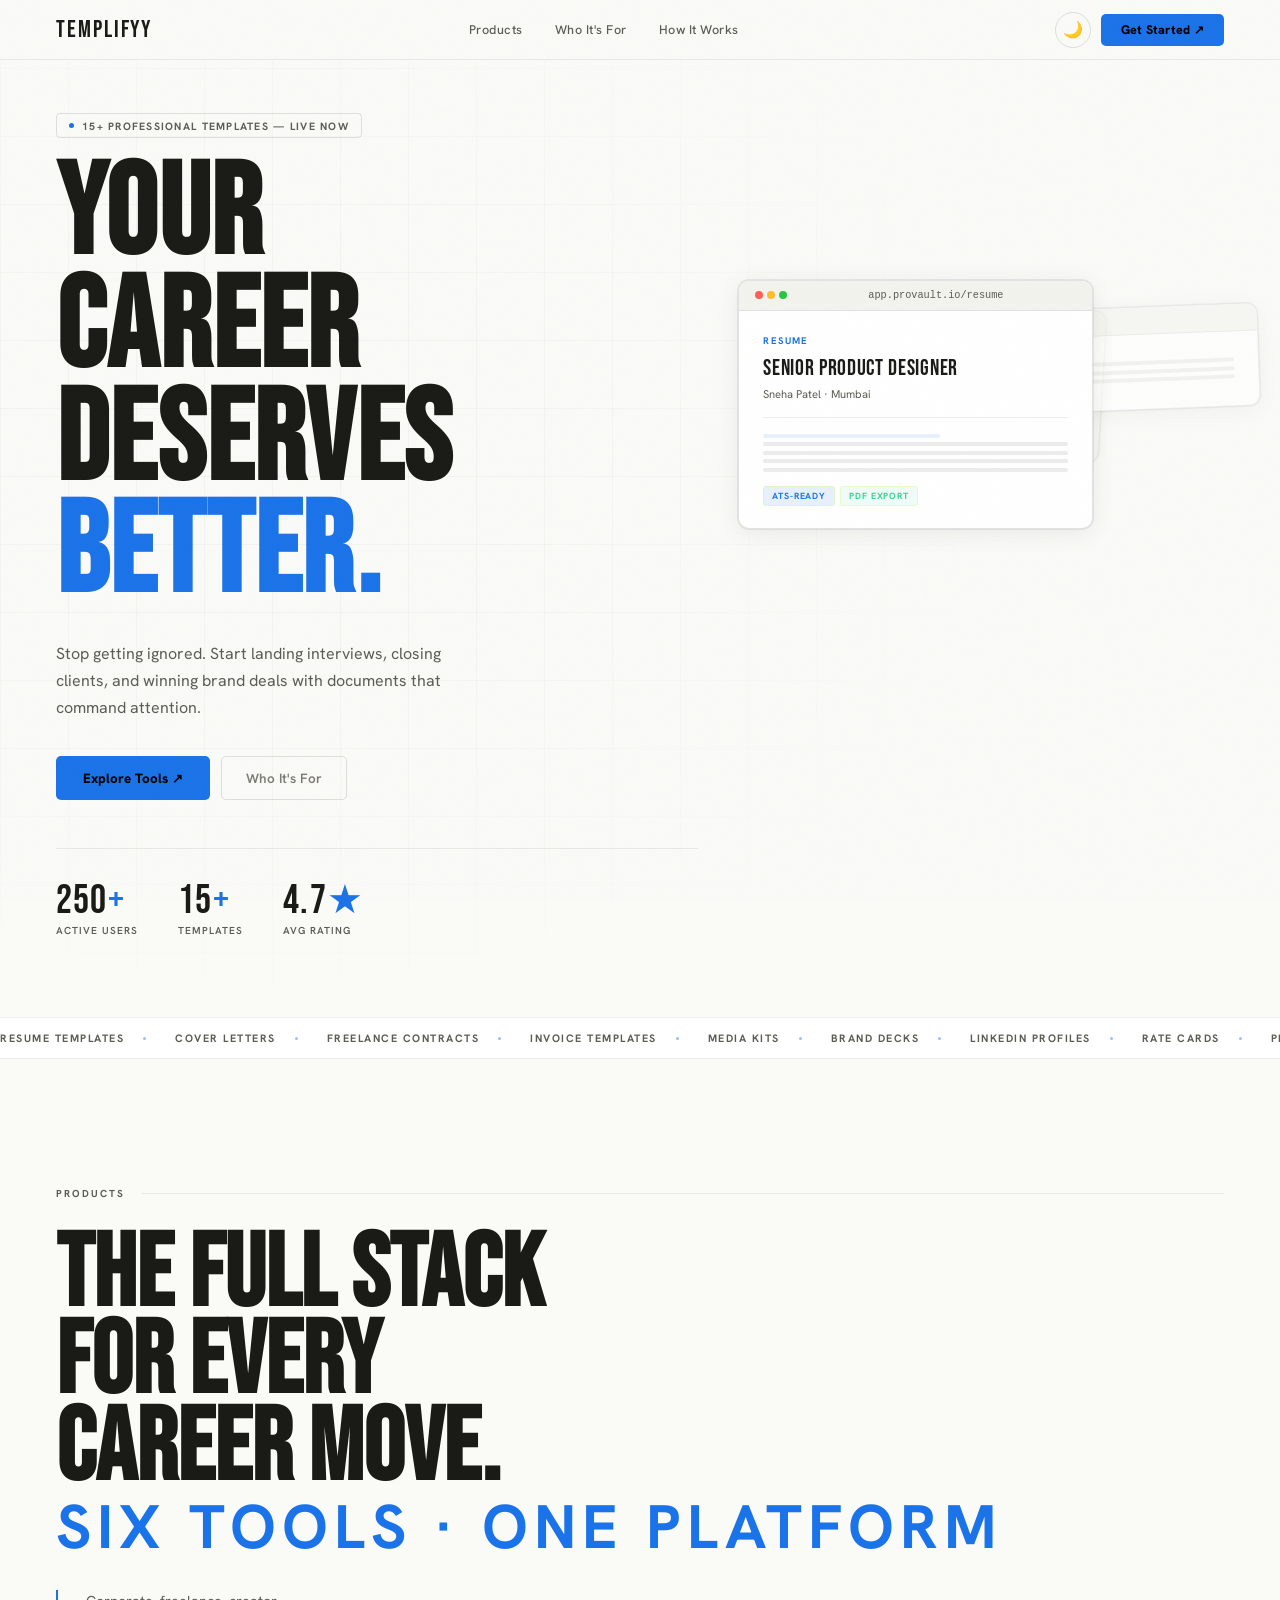
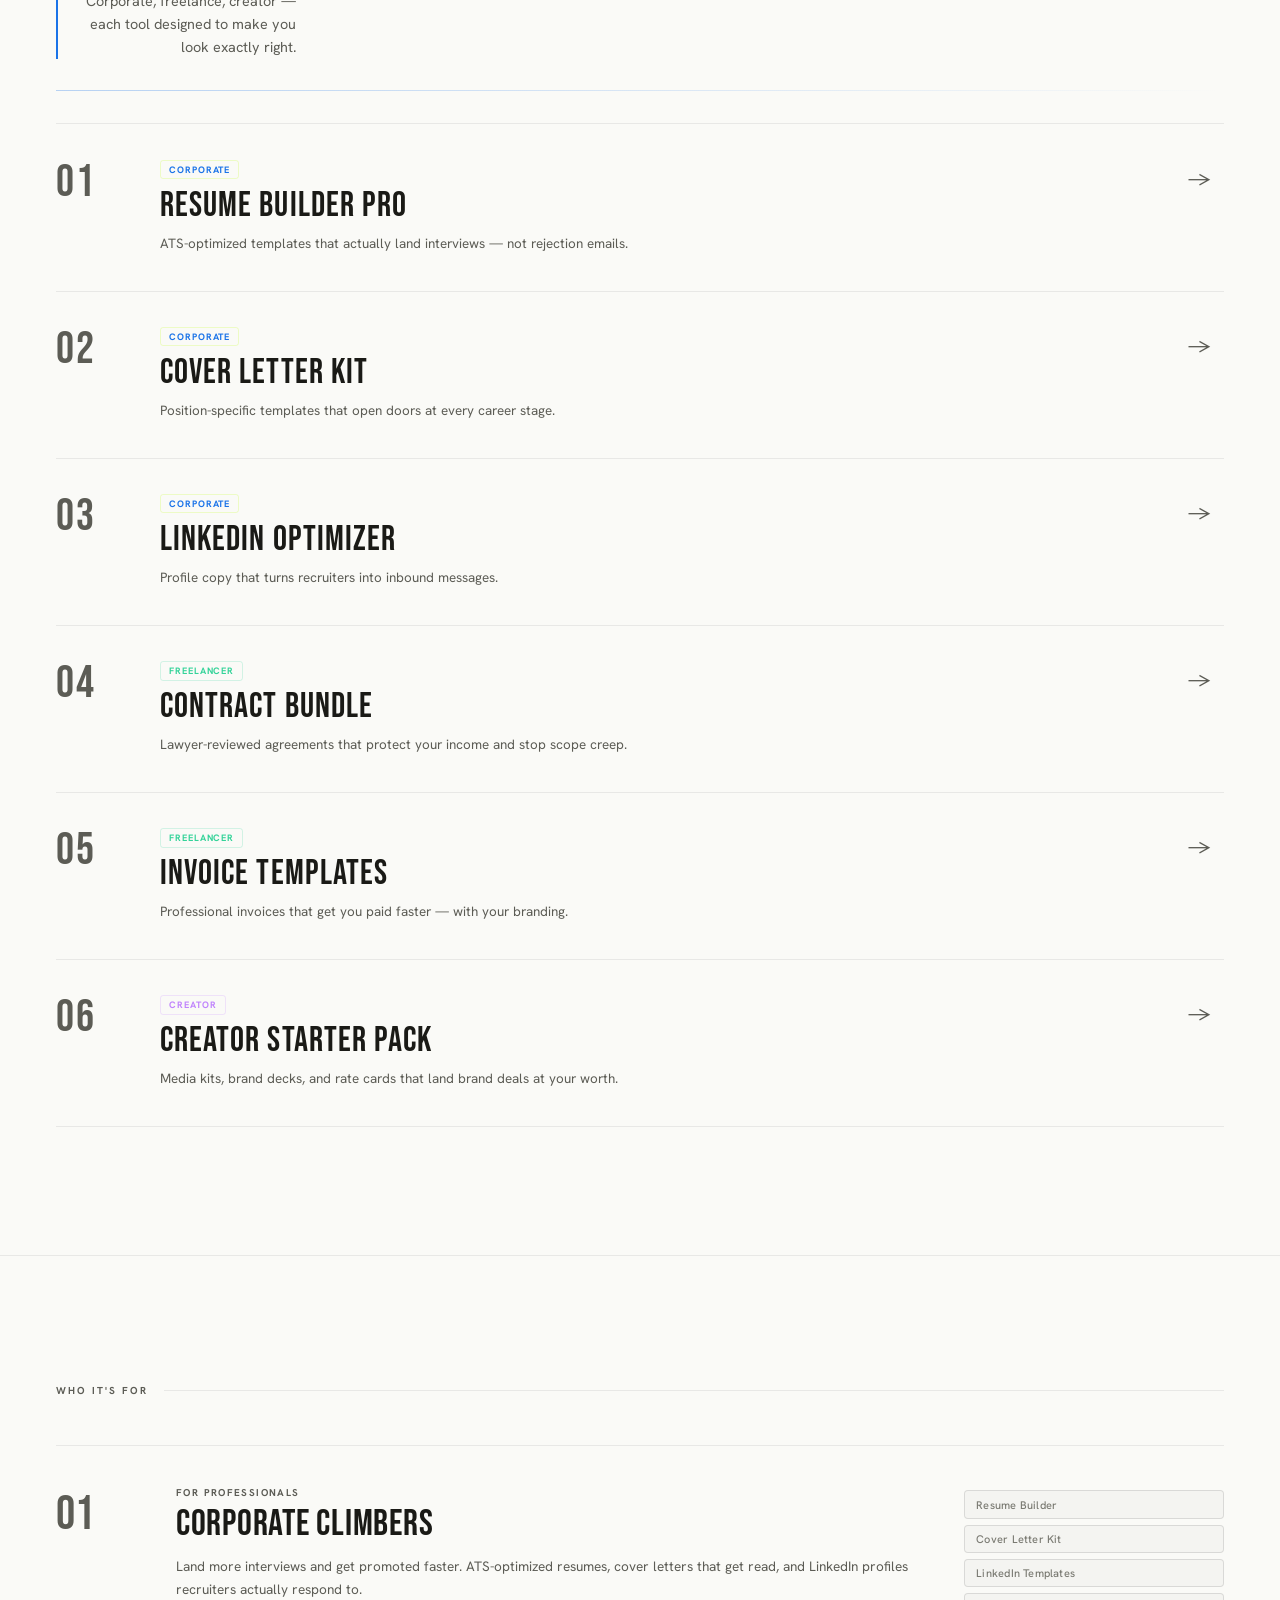
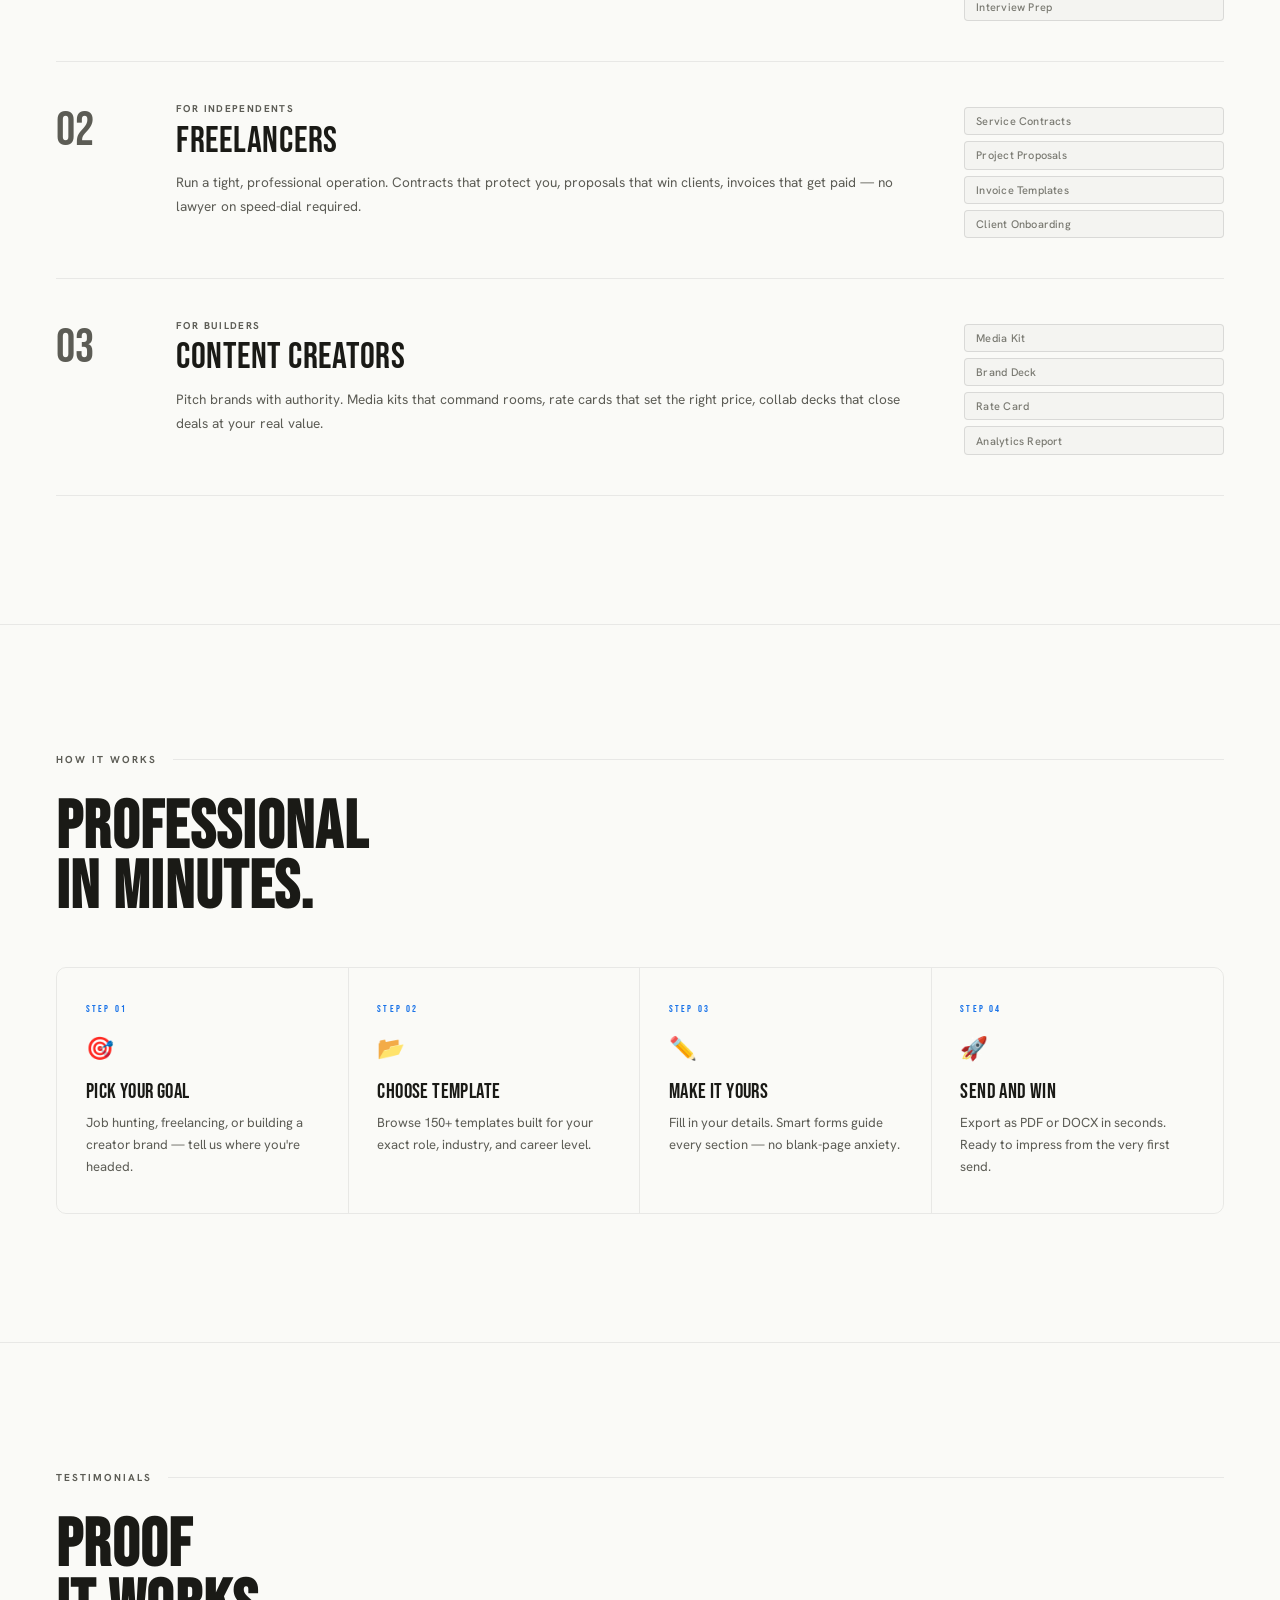
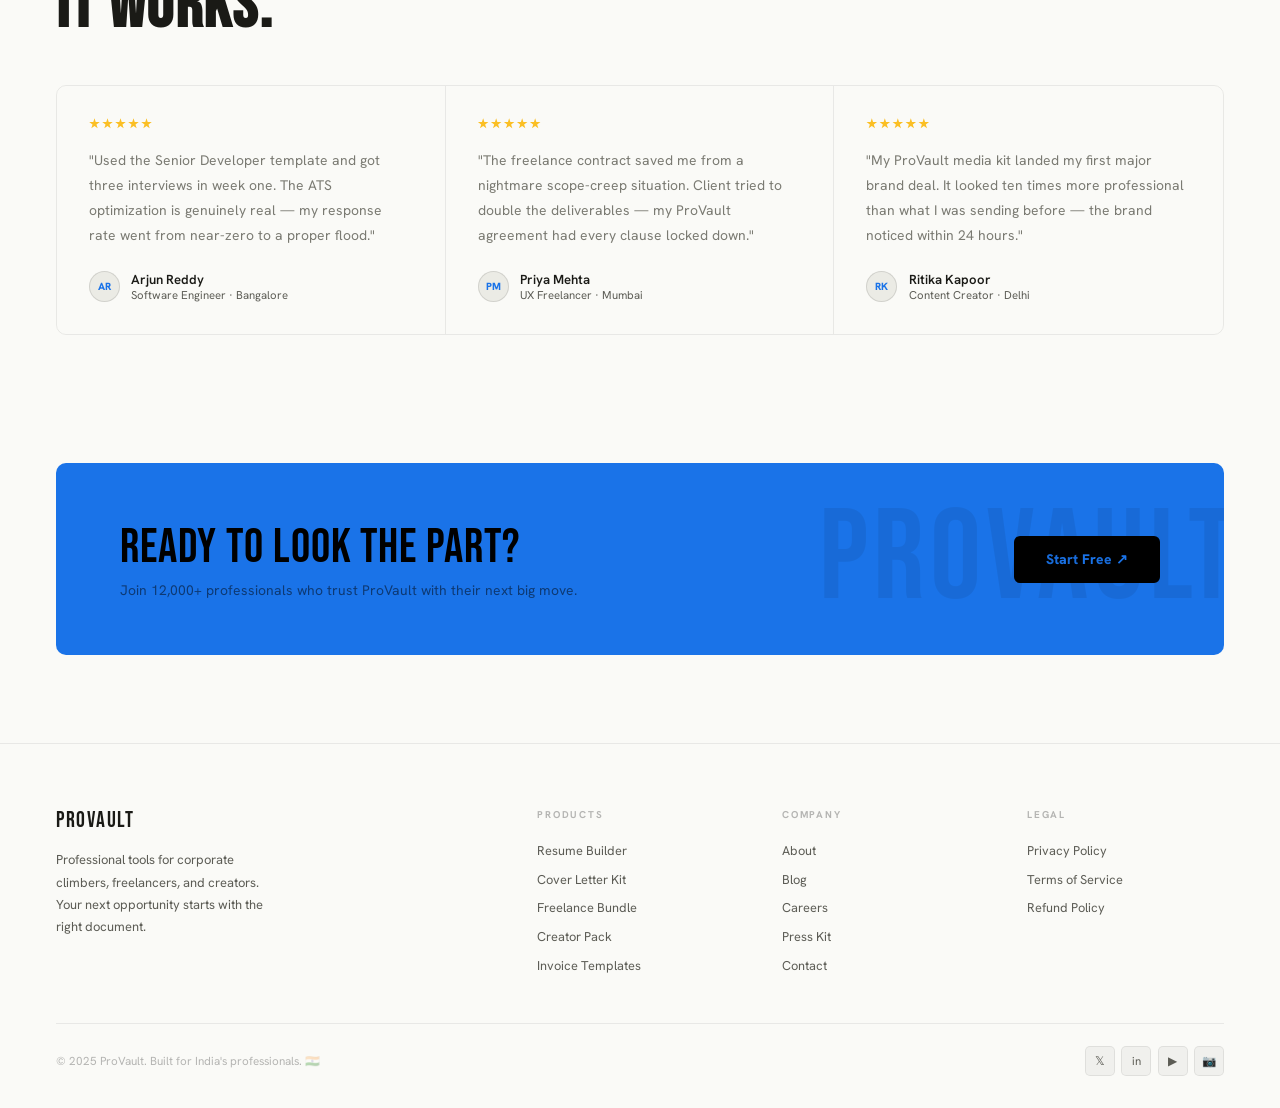
==== commit 06376a92: "Add main HTML structure and JavaScript for dynamic template loading - Created main.html with header," ====
--- a/public/index.html
+++ b/public/index.html
@@ -1,337 +1,2540 @@
 <!doctype html>
-<html lang="en">
+<html lang="en" data-theme="dark">
   <head>
-    <meta
-      name="google-site-verification"
-      content="SbcNErI1xV0IxhX7FzVj-lKcn1f4q68clEfJHM6wM6E"
-    />
     <meta charset="UTF-8" />
-    <meta name="viewport" content="width=device-width, initial-scale=1.0" />
-    <title>TEMPLIfyy | Premium Digital Templates</title>
-    <link rel="icon" type="image/png" href="logo.png" />
+    <meta name="viewport" content="width=device-width,initial-scale=1.0" />
+    <title>TEMPLIFYY - Your Professional Edge</title>
     <link rel="preconnect" href="https://fonts.googleapis.com" />
     <link rel="preconnect" href="https://fonts.gstatic.com" crossorigin />
     <link
-      href="https://fonts.googleapis.com/css2?family=Inter:wght@300;400;500;600;700&family=Plus+Jakarta+Sans:wght@400;500;600;700;800&display=swap"
+      href="https://fonts.googleapis.com/css2?family=Bebas+Neue&family=Hanken+Grotesk:wght@300;400;500;600;700;800;900&display=swap"
       rel="stylesheet"
     />
-    <link
-      rel="stylesheet"
-      href="https://cdnjs.cloudflare.com/ajax/libs/font-awesome/6.4.0/css/all.min.css"
-    />
-    <link rel="stylesheet" href="index.css" />
+    <style>
+      *,
+      *::before,
+      *::after {
+        box-sizing: border-box;
+        margin: 0;
+        padding: 0;
+      }
+      a {
+        text-decoration: none;
+        color: inherit;
+      }
+      html {
+        scroll-behavior: smooth;
+      }
+      body {
+        font-family: "Hanken Grotesk", sans-serif;
+        background: var(--bg);
+        color: var(--tx);
+        overflow-x: hidden;
+        -webkit-font-smoothing: antialiased;
+        transition:
+          background 0.4s var(--E),
+          color 0.4s var(--E);
+        cursor: auto;
+      }
+      img {
+        display: block;
+        max-width: 100%;
+      }
+      button,
+      input {
+        font-family: inherit;
+        border: none;
+        outline: none;
+      }
+
+      :root {
+        --bg: #07070b;
+        --s1: #0d0d12;
+        --s2: #121217;
+        --s3: #18181e;
+        --bd: rgba(255, 255, 255, 0.06);
+        --bd2: rgba(255, 255, 255, 0.11);
+        --ac: #bbff00;
+        --ac2: rgba(187, 255, 0, 0.1);
+        --tx: #f0ede6;
+        --mu: #47474b;
+        --mi: #838380;
+        --hover-bg: rgba(255, 255, 255, 0.013);
+        --input-bg: rgba(255, 255, 255, 0.04);
+        --footer-muted: rgba(255, 255, 255, 0.18);
+        --footer-heading: rgba(255, 255, 255, 0.18);
+        --scrollbar-thumb: #2a2a30;
+        --nav-bg: rgba(7, 7, 11, 0.9);
+        --noise-opacity: 0.028;
+        --card-shadow: 0 28px 70px rgba(0, 0, 0, 0.55), 0 0 0 1px var(--bd);
+        --hero-grid-color: rgba(255, 255, 255, 0.025);
+        --btn-ghost-hover-bg: rgba(255, 255, 255, 0.03);
+        --btn-ghost-hover-border: rgba(255, 255, 255, 0.25);
+        --chip-bg: rgba(255, 255, 255, 0.03);
+        --soc-bg: rgba(255, 255, 255, 0.04);
+        --ticker-bg: #0d0d12;
+        --D: "Bebas Neue", sans-serif;
+        --B: "Hanken Grotesk", sans-serif;
+        --E: cubic-bezier(0.16, 1, 0.3, 1);
+        --nav-height: 60px;
+      }
+      [data-theme="light"] {
+        --bg: #fafaf7;
+        --s1: #ffffff;
+        --s2: #f3f3ee;
+        --s3: #ebebe5;
+        --bd: rgba(0, 0, 0, 0.07);
+        --bd2: rgba(0, 0, 0, 0.11);
+        --ac: #1a73e8;
+        --ac2: rgba(26, 115, 232, 0.1);
+        --tx: #1a1a16;
+        --mu: #5c5c55;
+        --mi: #7a7a72;
+        --hover-bg: rgba(0, 0, 0, 0.018);
+        --input-bg: rgba(0, 0, 0, 0.035);
+        --footer-muted: rgba(0, 0, 0, 0.28);
+        --footer-heading: rgba(0, 0, 0, 0.28);
+        --scrollbar-thumb: #d0d0c8;
+        --nav-bg: rgba(250, 250, 247, 0.92);
+        --noise-opacity: 0.022;
+        --card-shadow: 0 4px 24px rgba(0, 0, 0, 0.07), 0 0 0 1px var(--bd);
+        --hero-grid-color: rgba(0, 0, 0, 0.028);
+        --btn-ghost-hover-bg: rgba(0, 0, 0, 0.03);
+        --btn-ghost-hover-border: rgba(0, 0, 0, 0.22);
+        --chip-bg: rgba(0, 0, 0, 0.025);
+        --soc-bg: rgba(0, 0, 0, 0.04);
+        --ticker-bg: #ffffff;
+      }
+
+      ::-webkit-scrollbar {
+        width: 3px;
+      }
+      ::-webkit-scrollbar-track {
+        background: var(--bg);
+      }
+      ::-webkit-scrollbar-thumb {
+        background: var(--scrollbar-thumb);
+        border-radius: 8px;
+      }
+
+      /* noise overlay */
+      body::after {
+        content: "";
+        position: fixed;
+        inset: 0;
+        pointer-events: none;
+        z-index: 9000;
+        background-image: url("data:image/svg+xml,%3Csvg xmlns='http://www.w3.org/2000/svg' width='250' height='250'%3E%3Cfilter id='f'%3E%3CfeTurbulence type='fractalNoise' baseFrequency='.8' numOctaves='4' stitchTiles='stitch'/%3E%3C/filter%3E%3Crect width='250' height='250' filter='url(%23f)'/%3E%3C/svg%3E");
+        opacity: var(--noise-opacity);
+        transition: opacity 0.4s var(--E);
+      }
+
+      @keyframes fadeUp {
+        from {
+          opacity: 0;
+          transform: translateY(20px);
+        }
+        to {
+          opacity: 1;
+          transform: translateY(0);
+        }
+      }
+      @keyframes slideIn {
+        from {
+          opacity: 0;
+          transform: translateX(30px);
+        }
+        to {
+          opacity: 1;
+          transform: translateX(0);
+        }
+      }
+      @keyframes blink {
+        0%,
+        100% {
+          opacity: 1;
+        }
+        50% {
+          opacity: 0.2;
+        }
+      }
+      @keyframes mq {
+        from {
+          transform: translateX(0);
+        }
+        to {
+          transform: translateX(-50%);
+        }
+      }
+
+      /* navigation */
+      nav {
+        position: fixed;
+        top: 0;
+        left: 0;
+        right: 0;
+        z-index: 500;
+        height: var(--nav-height);
+        display: flex;
+        align-items: center;
+        justify-content: space-between;
+        padding: 0 3.5rem;
+        background: var(--nav-bg);
+        backdrop-filter: blur(20px);
+        -webkit-backdrop-filter: blur(20px);
+        border-bottom: 1px solid var(--bd);
+        transition:
+          border-color 0.3s,
+          background 0.4s var(--E);
+      }
+      .nav-left {
+        display: flex;
+        align-items: center;
+        gap: 0.5rem;
+        flex-shrink: 0;
+      }
+      .nl {
+        display: flex;
+        align-items: center;
+        gap: 0.5rem;
+      }
+      .nl img {
+        height: 32px;
+        width: auto;
+        object-fit: contain;
+      }
+      .nl-fb {
+        font-family: var(--D);
+        font-size: 1.5rem;
+        letter-spacing: 0.08em;
+        color: var(--tx);
+        transition: color 0.4s var(--E);
+      }
+      .nv {
+        display: flex;
+        gap: 2rem;
+        align-items: center;
+      }
+      .nv a {
+        font-size: 0.79rem;
+        font-weight: 500;
+        letter-spacing: 0.04em;
+        color: var(--mu);
+        transition: color 0.18s;
+        white-space: nowrap;
+      }
+      .nv a:hover {
+        color: var(--tx);
+      }
+      .nav-actions {
+        display: flex;
+        align-items: center;
+        gap: 0.6rem;
+        flex-shrink: 0;
+      }
+      .nc {
+        display: flex;
+        align-items: center;
+        gap: 0.35rem;
+        background: var(--ac);
+        color: #000;
+        padding: 0.5rem 1.25rem;
+        border-radius: 5px;
+        font-weight: 800;
+        font-size: 0.78rem;
+        letter-spacing: 0.02em;
+        transition:
+          opacity 0.18s,
+          transform 0.15s var(--E);
+        white-space: nowrap;
+      }
+      .nc:hover {
+        opacity: 0.8;
+        transform: translateY(-1px);
+      }
+      .theme-toggle {
+        display: flex;
+        align-items: center;
+        justify-content: center;
+        width: 36px;
+        height: 36px;
+        border-radius: 50%;
+        background: transparent;
+        border: 1px solid var(--bd2);
+        cursor: pointer;
+        font-size: 1rem;
+        color: var(--mu);
+        transition: all 0.22s var(--E);
+        position: relative;
+        overflow: hidden;
+      }
+      .theme-toggle:hover {
+        border-color: var(--ac);
+        color: var(--ac);
+        background: var(--ac2);
+      }
+      .theme-toggle .tt-sun,
+      .theme-toggle .tt-moon {
+        position: absolute;
+        transition:
+          transform 0.35s var(--E),
+          opacity 0.35s var(--E);
+        line-height: 1;
+      }
+      .theme-toggle .tt-sun {
+        transform: translateY(0);
+        opacity: 1;
+      }
+      .theme-toggle .tt-moon {
+        transform: translateY(20px);
+        opacity: 0;
+      }
+      [data-theme="light"] .theme-toggle .tt-sun {
+        transform: translateY(-20px);
+        opacity: 0;
+      }
+      [data-theme="light"] .theme-toggle .tt-moon {
+        transform: translateY(0);
+        opacity: 1;
+      }
+
+      .hamburger {
+        display: none;
+        flex-direction: column;
+        gap: 5px;
+        background: transparent;
+        cursor: pointer;
+        padding: 8px;
+        z-index: 600;
+        border-radius: 4px;
+        transition: background 0.18s;
+      }
+      .hamburger:hover {
+        background: var(--hover-bg);
+      }
+      .hamburger span {
+        display: block;
+        width: 22px;
+        height: 2px;
+        background: var(--tx);
+        border-radius: 2px;
+        transition: all 0.3s var(--E);
+        transform-origin: center;
+      }
+      .hamburger.active span:nth-child(1) {
+        transform: translateY(7px) rotate(45deg);
+      }
+      .hamburger.active span:nth-child(2) {
+        opacity: 0;
+        transform: scaleX(0);
+      }
+      .hamburger.active span:nth-child(3) {
+        transform: translateY(-7px) rotate(-45deg);
+      }
+
+      .mobile-menu {
+        display: none;
+        position: fixed;
+        top: var(--nav-height);
+        left: 0;
+        right: 0;
+        background: var(--nav-bg);
+        backdrop-filter: blur(20px);
+        -webkit-backdrop-filter: blur(20px);
+        border-bottom: 1px solid var(--bd);
+        padding: 1.2rem 1.5rem 1.8rem;
+        z-index: 499;
+        flex-direction: column;
+        gap: 0.3rem;
+        animation: fadeUp 0.3s var(--E);
+      }
+      .mobile-menu.open {
+        display: flex;
+      }
+      .mobile-menu a {
+        display: block;
+        padding: 0.75rem 1rem;
+        font-size: 0.9rem;
+        font-weight: 500;
+        color: var(--mu);
+        border-radius: 6px;
+        transition: all 0.18s;
+      }
+      .mobile-menu a:hover,
+      .mobile-menu a:active {
+        color: var(--tx);
+        background: var(--hover-bg);
+      }
+      .mobile-menu .mm-cta {
+        display: inline-flex;
+        align-items: center;
+        gap: 0.35rem;
+        background: var(--ac);
+        color: #000;
+        padding: 0.7rem 1.4rem;
+        border-radius: 5px;
+        font-weight: 800;
+        font-size: 0.82rem;
+        letter-spacing: 0.02em;
+        margin-top: 0.6rem;
+        text-align: center;
+        justify-content: center;
+      }
+
+      /* hero (unchanged) */
+      .hero {
+        min-height: 100vh;
+        display: grid;
+        grid-template-columns: 55% 45%;
+        align-items: center;
+        padding: 7rem 3.5rem 5rem;
+        gap: 2.5rem;
+        position: relative;
+        overflow: hidden;
+      }
+      .hero::before {
+        content: "";
+        position: absolute;
+        inset: 0;
+        pointer-events: none;
+        background-image:
+          linear-gradient(var(--hero-grid-color) 1px, transparent 1px),
+          linear-gradient(90deg, var(--hero-grid-color) 1px, transparent 1px);
+        background-size: 68px 68px;
+        mask-image: radial-gradient(
+          ellipse 75% 80% at 22% 45%,
+          #000 25%,
+          transparent 75%
+        );
+      }
+      .hbadge {
+        display: inline-flex;
+        align-items: center;
+        gap: 0.5rem;
+        border: 1px solid var(--bd2);
+        border-radius: 4px;
+        padding: 0.28rem 0.75rem;
+        font-size: 0.66rem;
+        font-weight: 700;
+        letter-spacing: 0.12em;
+        text-transform: uppercase;
+        color: var(--mu);
+        animation: fadeUp 0.7s var(--E) 0.1s both;
+      }
+      .hbadge .dot {
+        width: 5px;
+        height: 5px;
+        border-radius: 50%;
+        background: var(--ac);
+        animation: blink 2s infinite;
+      }
+      .hero h1 {
+        font-family: var(--D);
+        font-size: clamp(5.5rem, 10vw, 10.5rem);
+        line-height: 0.88;
+        letter-spacing: 0.01em;
+        margin: 1.4rem 0 1.8rem;
+        animation: fadeUp 0.85s var(--E) 0.22s both;
+      }
+      .hero h1 .lime {
+        color: var(--ac);
+      }
+      .hsub {
+        font-size: 1rem;
+        line-height: 1.7;
+        color: var(--mu);
+        max-width: 420px;
+        animation: fadeUp 0.85s var(--E) 0.36s both;
+      }
+      .hbtns {
+        display: flex;
+        gap: 0.65rem;
+        flex-wrap: wrap;
+        margin-top: 2.2rem;
+        animation: fadeUp 0.85s var(--E) 0.5s both;
+      }
+      .btn-ac {
+        display: inline-flex;
+        align-items: center;
+        gap: 0.4rem;
+        background: var(--ac);
+        color: #000;
+        padding: 0.78rem 1.7rem;
+        border-radius: 5px;
+        font-weight: 800;
+        font-size: 0.84rem;
+        transition:
+          opacity 0.18s,
+          transform 0.15s var(--E);
+      }
+      .btn-ac:hover {
+        opacity: 0.8;
+        transform: translateY(-2px);
+      }
+      .btn-gh {
+        display: inline-flex;
+        align-items: center;
+        gap: 0.4rem;
+        border: 1px solid var(--bd2);
+        color: var(--mi);
+        background: transparent;
+        padding: 0.78rem 1.5rem;
+        border-radius: 5px;
+        font-weight: 600;
+        font-size: 0.84rem;
+        transition:
+          border-color 0.18s,
+          color 0.18s,
+          background 0.18s;
+      }
+      .btn-gh:hover {
+        border-color: var(--btn-ghost-hover-border);
+        color: var(--tx);
+        background: var(--btn-ghost-hover-bg);
+      }
+      .hstats {
+        display: flex;
+        gap: 2.5rem;
+        margin-top: 3rem;
+        padding-top: 2rem;
+        border-top: 1px solid var(--bd);
+        animation: fadeUp 0.85s var(--E) 0.65s both;
+      }
+      .hs-n {
+        font-family: var(--D);
+        font-size: 2.5rem;
+        letter-spacing: 0.03em;
+        line-height: 1;
+      }
+      .hs-n .a {
+        color: var(--ac);
+      }
+      .hs-l {
+        font-size: 0.63rem;
+        font-weight: 600;
+        letter-spacing: 0.1em;
+        text-transform: uppercase;
+        color: var(--mu);
+        margin-top: 0.18rem;
+      }
+
+      /* right card stack (unchanged) */
+      .hright {
+        position: relative;
+        height: 490px;
+        animation: slideIn 0.9s var(--E) 0.55s both;
+      }
+      .dcard {
+        position: absolute;
+        background: var(--s1);
+        border: 1px solid var(--bd2);
+        border-radius: 11px;
+        overflow: hidden;
+        box-shadow: var(--card-shadow);
+        transition: transform 0.5s var(--E);
+      }
+      .dc-main {
+        width: 355px;
+        top: 0;
+        left: 0;
+        z-index: 3;
+      }
+      .dc-b1 {
+        width: 310px;
+        top: 22px;
+        left: 55px;
+        z-index: 1;
+        transform: rotate(3.5deg);
+        opacity: 0.45;
+        background: var(--s2);
+      }
+      .dc-b2 {
+        width: 295px;
+        top: 28px;
+        right: 5px;
+        z-index: 2;
+        transform: rotate(-2.2deg);
+        opacity: 0.6;
+        background: var(--s1);
+      }
+      .hright:hover .dc-b1 {
+        transform: rotate(5.5deg) translate(10px, 6px);
+      }
+      .hright:hover .dc-b2 {
+        transform: rotate(-4deg) translate(-6px, 9px);
+      }
+      .dbar {
+        background: var(--s2);
+        padding: 0.55rem 1rem;
+        display: flex;
+        align-items: center;
+        gap: 0.5rem;
+        border-bottom: 1px solid var(--bd);
+      }
+      .ddots {
+        display: flex;
+        gap: 4px;
+      }
+      .ddots span {
+        width: 8px;
+        height: 8px;
+        border-radius: 50%;
+        background: #ff5f57;
+      }
+      .ddots span:nth-child(2) {
+        background: #ffbd2e;
+      }
+      .ddots span:nth-child(3) {
+        background: #28c840;
+      }
+      .durl {
+        flex: 1;
+        text-align: center;
+        font-size: 0.64rem;
+        font-family: monospace;
+        color: var(--mu);
+      }
+      .dbody {
+        padding: 1.4rem 1.5rem;
+      }
+      .dtag {
+        font-size: 0.6rem;
+        font-weight: 700;
+        letter-spacing: 0.12em;
+        text-transform: uppercase;
+        color: var(--ac);
+        margin-bottom: 0.55rem;
+      }
+      .dname {
+        font-family: var(--D);
+        font-size: 1.4rem;
+        letter-spacing: 0.03em;
+        margin-bottom: 0.28rem;
+      }
+      .drole {
+        font-size: 0.7rem;
+        color: var(--mu);
+        margin-bottom: 1rem;
+      }
+      .ddiv {
+        height: 1px;
+        background: var(--bd);
+        margin-bottom: 1rem;
+      }
+      .dl {
+        height: 4px;
+        border-radius: 2px;
+        background: rgba(128, 128, 128, 0.15);
+        margin: 0.28rem 0;
+      }
+      .dl.la {
+        background: var(--ac2);
+        width: 58%;
+      }
+      .dchips {
+        display: flex;
+        gap: 0.35rem;
+        margin-top: 0.9rem;
+        flex-wrap: wrap;
+      }
+      .dchip {
+        font-size: 0.56rem;
+        font-weight: 700;
+        letter-spacing: 0.1em;
+        text-transform: uppercase;
+        padding: 0.17rem 0.48rem;
+        border-radius: 3px;
+        background: var(--ac2);
+        color: var(--ac);
+        border: 1px solid rgba(187, 255, 0, 0.18);
+      }
+
+      .ticker {
+        border-top: 1px solid var(--bd);
+        border-bottom: 1px solid var(--bd);
+        background: var(--ticker-bg);
+        overflow: hidden;
+        padding: 0.8rem 0;
+      }
+      .ttrack {
+        display: flex;
+        gap: 1.8rem;
+        animation: mq 32s linear infinite;
+        white-space: nowrap;
+      }
+      .titem {
+        display: flex;
+        align-items: center;
+        gap: 1.2rem;
+        font-size: 0.67rem;
+        font-weight: 700;
+        letter-spacing: 0.14em;
+        text-transform: uppercase;
+        color: var(--mu);
+        flex-shrink: 0;
+      }
+      .tdot {
+        width: 3px;
+        height: 3px;
+        border-radius: 50%;
+        background: var(--ac);
+        opacity: 0.45;
+      }
+
+      section {
+        padding: 8rem 3.5rem;
+        position: relative;
+        z-index: 1;
+      }
+      section + section {
+        border-top: 1px solid var(--bd);
+      }
+      .eyebrow {
+        display: flex;
+        align-items: center;
+        gap: 1rem;
+        margin-bottom: 2rem;
+      }
+      .ey-lbl {
+        font-size: 0.63rem;
+        font-weight: 700;
+        letter-spacing: 0.2em;
+        text-transform: uppercase;
+        color: var(--mu);
+        white-space: nowrap;
+      }
+      .ey-line {
+        flex: 1;
+        height: 1px;
+        background: var(--bd);
+      }
+
+      /* improved product header */
+      .prod-head {
+        display: flex;
+        align-items: flex-end;
+        justify-content: space-between;
+        gap: 2rem;
+        flex-wrap: wrap;
+        margin-bottom: 4rem;
+        position: relative;
+      }
+      .prod-head::after {
+        content: "";
+        position: absolute;
+        bottom: -2rem;
+        left: 0;
+        right: 0;
+        height: 1px;
+        background: linear-gradient(to right, var(--ac), transparent);
+        opacity: 0.3;
+      }
+      .ph {
+        font-family: var(--D);
+        font-size: clamp(4rem, 8vw, 6.5rem);
+        letter-spacing: 0;
+        line-height: 0.85;
+        text-transform: uppercase;
+      }
+      .ph span {
+        display: block;
+        color: var(--ac);
+        font-size: 0.6em;
+        letter-spacing: 0.1em;
+        line-height: 1;
+        margin-top: 0.25rem;
+        font-family: var(--B);
+        font-weight: 700;
+        text-transform: uppercase;
+      }
+      .prod-note {
+        font-size: 0.9rem;
+        color: var(--mu);
+        line-height: 1.6;
+        max-width: 240px;
+        text-align: right;
+        border-left: 2px solid var(--ac);
+        padding-left: 1.5rem;
+      }
+
+      .plist {
+        border-top: 1px solid var(--bd);
+        margin-top: 2rem;
+      }
+      .pi {
+        display: grid;
+        grid-template-columns: 72px 1fr 36px;
+        align-items: start;
+        gap: 2rem;
+        padding: 2.2rem 0;
+        border-bottom: 1px solid var(--bd);
+        position: relative;
+        overflow: hidden;
+        transition:
+          padding-left 0.32s var(--E),
+          background 0.22s;
+      }
+      .pi::before {
+        content: "";
+        position: absolute;
+        left: 0;
+        top: 0;
+        bottom: 0;
+        width: 3px;
+        background: var(--ac);
+        transform: scaleY(0);
+        transform-origin: bottom;
+        transition: transform 0.35s var(--E);
+      }
+      .pi:hover {
+        padding-left: 1.4rem;
+        background: var(--hover-bg);
+      }
+      .pi:hover::before {
+        transform: scaleY(1);
+      }
+      .pinum {
+        font-family: var(--D);
+        font-size: 2.8rem;
+        letter-spacing: 0.04em;
+        color: var(--mu);
+        line-height: 1;
+        padding-top: 0.08rem;
+        transition: color 0.25s;
+      }
+      .pi:hover .pinum {
+        color: var(--ac);
+      }
+      .pitags {
+        display: flex;
+        gap: 0.4rem;
+        flex-wrap: wrap;
+        margin-bottom: 0.55rem;
+      }
+      .pitag {
+        font-size: 0.58rem;
+        font-weight: 700;
+        letter-spacing: 0.1em;
+        text-transform: uppercase;
+        padding: 0.18rem 0.5rem;
+        border-radius: 3px;
+        border: 1px solid var(--bd2);
+        color: var(--mu);
+      }
+      .ptcorp {
+        border-color: rgba(187, 255, 0, 0.2);
+        color: var(--ac);
+      }
+      .ptfree {
+        border-color: rgba(52, 211, 153, 0.2);
+        color: #34d399;
+      }
+      .ptcreate {
+        border-color: rgba(192, 132, 252, 0.2);
+        color: #c084fc;
+      }
+      .piname {
+        font-family: var(--D);
+        font-size: 2.2rem;
+        letter-spacing: 0.03em;
+        line-height: 1;
+        margin-bottom: 0.55rem;
+      }
+      .pi:hover .piname {
+        color: var(--ac);
+      }
+      .pidesc {
+        font-size: 0.84rem;
+        line-height: 1.72;
+        color: var(--mu);
+        max-width: 500px;
+      }
+      .piarr {
+        font-size: 1.3rem;
+        color: var(--mu);
+        padding-top: 0.35rem;
+        transition:
+          color 0.25s,
+          transform 0.25s var(--E);
+      }
+      .pi:hover .piarr {
+        color: var(--ac);
+        transform: translateX(5px);
+      }
+
+      /* who it's for (unchanged) */
+      .wrows {
+        border-top: 1px solid var(--bd);
+        margin-top: 3rem;
+      }
+      .wrow {
+        display: grid;
+        grid-template-columns: 80px 1fr 260px;
+        gap: 2.5rem;
+        align-items: start;
+        padding: 2.5rem 0;
+        border-bottom: 1px solid var(--bd);
+        position: relative;
+        overflow: hidden;
+        transition:
+          padding-left 0.32s var(--E),
+          background 0.22s;
+      }
+      .wrow::before {
+        content: "";
+        position: absolute;
+        left: 0;
+        top: 0;
+        bottom: 0;
+        width: 3px;
+        background: var(--ac);
+        transform: scaleY(0);
+        transition: transform 0.35s var(--E);
+      }
+      .wrow:hover {
+        padding-left: 1.4rem;
+        background: var(--hover-bg);
+      }
+      .wrow:hover::before {
+        transform: scaleY(1);
+      }
+      .wrn {
+        font-family: var(--D);
+        font-size: 3rem;
+        color: var(--mu);
+        transition: color 0.25s;
+      }
+      .wrow:hover .wrn {
+        color: var(--ac);
+      }
+      .wrlabel {
+        font-size: 0.62rem;
+        font-weight: 700;
+        letter-spacing: 0.14em;
+        text-transform: uppercase;
+        color: var(--mu);
+        margin-bottom: 0.45rem;
+      }
+      .wrtitle {
+        font-family: var(--D);
+        font-size: 2.3rem;
+        letter-spacing: 0.02em;
+        line-height: 1;
+        margin-bottom: 0.75rem;
+      }
+      .wrdesc {
+        font-size: 0.85rem;
+        line-height: 1.75;
+        color: var(--mu);
+      }
+      .wrchips {
+        display: flex;
+        flex-direction: column;
+        gap: 0.38rem;
+        padding-top: 0.3rem;
+      }
+      .wrc {
+        font-size: 0.69rem;
+        font-weight: 500;
+        letter-spacing: 0.02em;
+        padding: 0.38rem 0.7rem;
+        border-radius: 4px;
+        background: var(--chip-bg);
+        border: 1px solid var(--bd2);
+        color: var(--mi);
+      }
+
+      /* process (unchanged) */
+      .prgrid {
+        display: grid;
+        grid-template-columns: repeat(4, 1fr);
+        margin-top: 3rem;
+        border: 1px solid var(--bd);
+        border-radius: 10px;
+        overflow: hidden;
+      }
+      .prcell {
+        padding: 2.2rem 1.8rem;
+        border-right: 1px solid var(--bd);
+        transition: background 0.22s;
+      }
+      .prcell:last-child {
+        border-right: none;
+      }
+      .prcell:hover {
+        background: var(--s1);
+      }
+      .prn {
+        font-family: var(--D);
+        font-size: 0.62rem;
+        letter-spacing: 0.22em;
+        color: var(--ac);
+        margin-bottom: 1.2rem;
+      }
+      .pricon {
+        font-size: 1.4rem;
+        margin-bottom: 1rem;
+      }
+      .prname {
+        font-family: var(--D);
+        font-size: 1.3rem;
+        letter-spacing: 0.02em;
+        margin-bottom: 0.5rem;
+      }
+      .prdesc {
+        font-size: 0.82rem;
+        line-height: 1.68;
+        color: var(--mu);
+      }
+
+      /* coming soon / roadmap (unchanged) */
+      .coming {
+        background: var(--s1);
+      }
+      .clayout {
+        display: grid;
+        grid-template-columns: 1fr 1fr;
+        gap: 6rem;
+        align-items: start;
+      }
+      .ch {
+        font-family: var(--D);
+        font-size: clamp(2.8rem, 5.5vw, 4rem);
+        letter-spacing: 0.02em;
+        line-height: 0.9;
+        margin-bottom: 1rem;
+      }
+      .csub {
+        font-size: 0.9rem;
+        line-height: 1.78;
+        color: var(--mu);
+        margin-bottom: 2rem;
+      }
+      .tl {
+        display: flex;
+        align-items: center;
+        gap: 0.45rem;
+        flex-wrap: wrap;
+        margin-bottom: 2rem;
+      }
+      .tld {
+        width: 7px;
+        height: 7px;
+        border-radius: 50%;
+        background: var(--bd2);
+      }
+      .tld.done {
+        background: #34d399;
+        box-shadow: 0 0 6px rgba(52, 211, 153, 0.5);
+      }
+      .tld.now {
+        background: var(--ac);
+        box-shadow: 0 0 6px rgba(187, 255, 0, 0.5);
+      }
+      .tlt {
+        font-size: 0.71rem;
+        color: var(--mu);
+      }
+      .tll {
+        width: 18px;
+        height: 1px;
+        background: var(--bd);
+      }
+      .wlform {
+        display: flex;
+        gap: 0.5rem;
+      }
+      .wlinp {
+        flex: 1;
+        background: var(--input-bg);
+        border: 1px solid var(--bd2);
+        border-radius: 5px;
+        padding: 0.75rem 1rem;
+        font-size: 0.84rem;
+        color: var(--tx);
+      }
+      .wlinp:focus {
+        border-color: var(--ac);
+      }
+      .cflist {
+        display: flex;
+        flex-direction: column;
+        gap: 0.65rem;
+      }
+      .cf {
+        padding: 1.2rem 1.4rem;
+        border: 1px solid var(--bd);
+        border-radius: 8px;
+        background: var(--hover-bg);
+        display: flex;
+        align-items: flex-start;
+        gap: 0.9rem;
+        position: relative;
+      }
+      .cf:hover {
+        border-color: var(--bd2);
+        background: var(--chip-bg);
+      }
+      .cficon {
+        font-size: 1.1rem;
+        margin-top: 0.1rem;
+      }
+      .cft {
+        font-weight: 700;
+        font-size: 0.88rem;
+        margin-bottom: 0.28rem;
+      }
+      .cfd {
+        font-size: 0.8rem;
+        color: var(--mu);
+        line-height: 1.6;
+      }
+      .cfsoon {
+        position: absolute;
+        top: 0.7rem;
+        right: 0.75rem;
+        font-size: 0.57rem;
+        font-weight: 700;
+        letter-spacing: 0.12em;
+        text-transform: uppercase;
+        padding: 0.16rem 0.48rem;
+        border-radius: 3px;
+        background: var(--ac2);
+        color: var(--ac);
+        border: 1px solid rgba(187, 255, 0, 0.2);
+      }
+
+      /* testimonials */
+      .tgrid {
+        display: grid;
+        grid-template-columns: repeat(3, 1fr);
+        margin-top: 3rem;
+        border: 1px solid var(--bd);
+        border-radius: 10px;
+        overflow: hidden;
+      }
+      .tcell {
+        padding: 2rem;
+        border-right: 1px solid var(--bd);
+        transition: background 0.22s;
+      }
+      .tcell:last-child {
+        border-right: none;
+      }
+      .tcell:hover {
+        background: var(--s1);
+      }
+      .tstars {
+        display: flex;
+        gap: 2px;
+        margin-bottom: 1.2rem;
+      }
+      .tstar {
+        width: 11px;
+        height: 11px;
+        background: #fbbf24;
+        clip-path: polygon(
+          50% 0%,
+          61% 35%,
+          98% 35%,
+          68% 57%,
+          79% 91%,
+          50% 70%,
+          21% 91%,
+          32% 57%,
+          2% 35%,
+          39% 35%
+        );
+      }
+      .tq {
+        font-size: 0.87rem;
+        line-height: 1.78;
+        color: var(--mi);
+        margin-bottom: 1.5rem;
+      }
+      .tauth {
+        display: flex;
+        align-items: center;
+        gap: 0.7rem;
+      }
+      .tav {
+        width: 31px;
+        height: 31px;
+        border-radius: 50%;
+        background: var(--s3);
+        border: 1px solid var(--bd2);
+        display: flex;
+        align-items: center;
+        justify-content: center;
+        font-size: 0.65rem;
+        font-weight: 800;
+        color: var(--ac);
+      }
+      .tname {
+        font-size: 0.82rem;
+        font-weight: 600;
+      }
+      .trole {
+        font-size: 0.71rem;
+        color: var(--mu);
+      }
+
+      /* pricing */
+      .pgrid {
+        display: grid;
+        grid-template-columns: repeat(3, 1fr);
+        margin-top: 3rem;
+        border: 1px solid var(--bd);
+        border-radius: 10px;
+        overflow: hidden;
+      }
+      .pcell {
+        padding: 2.4rem 2rem;
+        border-right: 1px solid var(--bd);
+        position: relative;
+        transition: background 0.22s;
+      }
+      .pcell:last-child {
+        border-right: none;
+      }
+      .pcell:hover {
+        background: var(--s1);
+      }
+      .pcell.pop {
+        background: var(--s2);
+      }
+      .poptag {
+        position: absolute;
+        top: 1.4rem;
+        right: 1.4rem;
+        font-size: 0.57rem;
+        font-weight: 700;
+        letter-spacing: 0.1em;
+        text-transform: uppercase;
+        padding: 0.16rem 0.48rem;
+        border-radius: 3px;
+        background: var(--ac2);
+        color: var(--ac);
+        border: 1px solid rgba(187, 255, 0, 0.22);
+      }
+      .ptier {
+        font-size: 0.63rem;
+        font-weight: 700;
+        letter-spacing: 0.16em;
+        text-transform: uppercase;
+        color: var(--mu);
+        margin-bottom: 0.45rem;
+      }
+      .pname {
+        font-family: var(--D);
+        font-size: 1.55rem;
+        letter-spacing: 0.03em;
+        margin-bottom: 1.2rem;
+      }
+      .pamount {
+        display: flex;
+        align-items: baseline;
+        gap: 0.25rem;
+        margin-bottom: 1.8rem;
+      }
+      .pcur {
+        font-size: 0.88rem;
+        font-weight: 600;
+        color: var(--mi);
+      }
+      .pnum {
+        font-family: var(--D);
+        font-size: 3.2rem;
+        letter-spacing: -0.01em;
+        line-height: 1;
+      }
+      .pmo {
+        font-size: 0.77rem;
+        color: var(--mu);
+      }
+      .pfeats {
+        list-style: none;
+        display: flex;
+        flex-direction: column;
+        gap: 0.52rem;
+        margin-bottom: 2rem;
+      }
+      .pfeats li {
+        font-size: 0.83rem;
+        display: flex;
+        align-items: center;
+        gap: 0.58rem;
+      }
+      .ck {
+        width: 14px;
+        height: 14px;
+        border-radius: 50%;
+        flex-shrink: 0;
+        background: rgba(52, 211, 153, 0.1);
+        border: 1px solid rgba(52, 211, 153, 0.25);
+        display: flex;
+        align-items: center;
+        justify-content: center;
+        font-size: 0.55rem;
+        color: #34d399;
+      }
+      .off {
+        color: var(--mu);
+      }
+      .off .ck {
+        background: transparent;
+        border-color: var(--bd);
+        color: transparent;
+      }
+      .pbtn {
+        display: block;
+        text-align: center;
+        padding: 0.82rem;
+        border-radius: 6px;
+        font-weight: 700;
+        font-size: 0.84rem;
+        transition: all 0.18s;
+        cursor: pointer;
+      }
+      .pbtn-o {
+        border: 1px solid var(--bd2);
+        color: var(--mi);
+        background: transparent;
+      }
+      .pbtn-o:hover {
+        border-color: var(--btn-ghost-hover-border);
+        color: var(--tx);
+        background: var(--btn-ghost-hover-bg);
+      }
+      .pbtn-a {
+        background: var(--ac);
+        color: #000;
+      }
+      .pbtn-a:hover {
+        opacity: 0.8;
+      }
+
+      .ctaband {
+        background: var(--ac);
+        margin: 0 3.5rem 5.5rem;
+        border-radius: 10px;
+        padding: 3.5rem 4rem;
+        display: flex;
+        align-items: center;
+        justify-content: space-between;
+        gap: 2rem;
+        flex-wrap: wrap;
+        position: relative;
+        overflow: hidden;
+      }
+      .ctaband::before {
+        content: "PROVAULT";
+        position: absolute;
+        right: -1rem;
+        top: 50%;
+        transform: translateY(-50%);
+        font-family: var(--D);
+        font-size: 8rem;
+        letter-spacing: 0.04em;
+        color: rgba(0, 0, 0, 0.07);
+        pointer-events: none;
+        white-space: nowrap;
+      }
+      .cbh {
+        font-family: var(--D);
+        font-size: clamp(1.9rem, 4vw, 3rem);
+        letter-spacing: 0.02em;
+        color: #000;
+      }
+      .cbsub {
+        font-size: 0.87rem;
+        color: rgba(0, 0, 0, 0.5);
+        margin-top: 0.3rem;
+      }
+      .cbbtn {
+        background: #000;
+        color: var(--ac);
+        display: inline-flex;
+        align-items: center;
+        gap: 0.4rem;
+        padding: 0.9rem 2rem;
+        border-radius: 6px;
+        font-weight: 800;
+        font-size: 0.87rem;
+        transition:
+          opacity 0.18s,
+          transform 0.15s var(--E);
+        white-space: nowrap;
+        flex-shrink: 0;
+      }
+      .cbbtn:hover {
+        opacity: 0.8;
+        transform: translateY(-2px);
+      }
+
+      footer {
+        border-top: 1px solid var(--bd);
+        padding: 4rem 3.5rem 2rem;
+      }
+      .fgrid {
+        display: grid;
+        grid-template-columns: 2.2fr 1fr 1fr 1fr;
+        gap: 3rem;
+        margin-bottom: 3rem;
+      }
+      .fblogo img {
+        height: 26px;
+        margin-bottom: 1rem;
+      }
+      .fblogo-text {
+        font-family: var(--D);
+        font-size: 1.35rem;
+        letter-spacing: 0.08em;
+        color: var(--tx);
+        margin-bottom: 1rem;
+      }
+      .fbp {
+        font-size: 0.81rem;
+        color: var(--mu);
+        line-height: 1.72;
+        max-width: 210px;
+      }
+      .fcol h4 {
+        font-size: 0.62rem;
+        font-weight: 700;
+        letter-spacing: 0.18em;
+        text-transform: uppercase;
+        color: var(--footer-heading);
+        margin-bottom: 1.1rem;
+      }
+      .fcol ul {
+        list-style: none;
+        display: flex;
+        flex-direction: column;
+        gap: 0.48rem;
+      }
+      .fcol ul a {
+        font-size: 0.8rem;
+        color: var(--mu);
+        transition: color 0.18s;
+      }
+      .fcol ul a:hover {
+        color: var(--tx);
+      }
+      .fbot {
+        border-top: 1px solid var(--bd);
+        padding-top: 1.4rem;
+        display: flex;
+        justify-content: space-between;
+        align-items: center;
+        flex-wrap: wrap;
+        gap: 1rem;
+      }
+      .fbot p {
+        font-size: 0.73rem;
+        color: var(--footer-muted);
+      }
+      .fsocs {
+        display: flex;
+        gap: 0.4rem;
+      }
+      .soc {
+        width: 30px;
+        height: 30px;
+        border-radius: 5px;
+        background: var(--soc-bg);
+        border: 1px solid var(--bd);
+        display: flex;
+        align-items: center;
+        justify-content: center;
+        font-size: 0.72rem;
+        color: var(--mu);
+        transition:
+          background 0.18s,
+          color 0.18s,
+          border-color 0.18s;
+        cursor: pointer;
+      }
+      .soc:hover {
+        background: var(--ac2);
+        color: var(--ac);
+        border-color: rgba(187, 255, 0, 0.2);
+      }
+
+      .rev {
+        opacity: 0;
+        transform: translateY(18px);
+        transition:
+          opacity 0.75s var(--E),
+          transform 0.75s var(--E);
+      }
+      .rev.in {
+        opacity: 1;
+        transform: none;
+      }
+      .d1 {
+        transition-delay: 0.08s;
+      }
+      .d2 {
+        transition-delay: 0.16s;
+      }
+      .d3 {
+        transition-delay: 0.24s;
+      }
+      .d4 {
+        transition-delay: 0.32s;
+      }
+
+      @media (max-width: 1200px) {
+        .hero {
+          grid-template-columns: 52% 48%;
+          padding: 6rem 2.5rem 4rem;
+          gap: 1.5rem;
+        }
+        .dc-main {
+          width: 300px;
+        }
+        .dc-b1 {
+          width: 265px;
+          left: 40px;
+        }
+        .dc-b2 {
+          width: 250px;
+          right: 0;
+        }
+        .hright {
+          height: 420px;
+        }
+        section {
+          padding: 6rem 2.5rem;
+        }
+        .ctaband {
+          margin: 0 2.5rem 4.5rem;
+          padding: 3rem 3rem;
+        }
+        footer {
+          padding: 3.5rem 2.5rem 2rem;
+        }
+        nav {
+          padding: 0 2.5rem;
+        }
+        .clayout {
+          gap: 3rem;
+        }
+        .fgrid {
+          gap: 2rem;
+        }
+      }
+      @media (max-width: 1024px) {
+        .nv {
+          gap: 1.2rem;
+        }
+        .nv a {
+          font-size: 0.73rem;
+        }
+        .hero {
+          grid-template-columns: 1fr;
+          padding: 7rem 2rem 3.5rem;
+          min-height: auto;
+        }
+        .hright {
+          display: none;
+        }
+        .prgrid {
+          grid-template-columns: repeat(2, 1fr);
+        }
+        .prcell {
+          border-bottom: 1px solid var(--bd);
+        }
+        .prcell:nth-child(2n) {
+          border-right: none;
+        }
+        .prcell:nth-child(3),
+        .prcell:nth-child(4) {
+          border-bottom: none;
+        }
+        .clayout {
+          grid-template-columns: 1fr;
+          gap: 2.5rem;
+        }
+        .tgrid {
+          grid-template-columns: 1fr 1fr;
+        }
+        .tcell:nth-child(2) {
+          border-right: none;
+        }
+        .tcell:nth-child(3) {
+          display: none;
+        }
+        .pgrid {
+          grid-template-columns: 1fr 1fr;
+        }
+        .pcell:nth-child(2) {
+          border-right: none;
+        }
+        .pcell:nth-child(3) {
+          grid-column: 1/-1;
+          border-top: 1px solid var(--bd);
+          border-right: none;
+          display: grid;
+          grid-template-columns: 1fr 1fr;
+          gap: 1.5rem;
+          align-items: center;
+        }
+        .pcell:nth-child(3) .pfeats {
+          margin-bottom: 0;
+        }
+        .fgrid {
+          grid-template-columns: 1.5fr 1fr 1fr;
+          gap: 2rem;
+        }
+        .fgrid > div:first-child {
+          grid-column: 1/-1;
+          max-width: 100%;
+        }
+        .fbp {
+          max-width: 400px;
+        }
+        .ctaband {
+          margin: 0 2rem 4rem;
+          padding: 2.8rem 2.5rem;
+        }
+        section {
+          padding: 5rem 2rem;
+        }
+        footer {
+          padding: 3rem 2rem 2rem;
+        }
+        .prod-note {
+          text-align: left;
+          max-width: 100%;
+        }
+        .prod-head {
+          flex-direction: column;
+          align-items: flex-start;
+        }
+      }
+      @media (max-width: 768px) {
+        :root {
+          --nav-height: 56px;
+        }
+        .nv {
+          display: none;
+        }
+        .hamburger {
+          display: flex;
+        }
+        .nav-actions .nc {
+          display: none;
+        }
+        .mobile-menu .mm-cta {
+          display: inline-flex;
+        }
+        nav {
+          padding: 0 1.2rem;
+        }
+        section {
+          padding: 4rem 1.2rem;
+        }
+        .hero {
+          padding: 6rem 1.2rem 3rem;
+        }
+        .hero h1 {
+          font-size: clamp(3.5rem, 12vw, 6rem);
+        }
+        .hstats {
+          gap: 1.5rem;
+          flex-wrap: wrap;
+        }
+        .hs-n {
+          font-size: 2rem;
+        }
+        .pi {
+          grid-template-columns: 44px 1fr 22px;
+          gap: 0.8rem;
+          padding: 1.6rem 0;
+        }
+        .pinum {
+          font-size: 1.8rem;
+        }
+        .piname {
+          font-size: 1.4rem;
+        }
+        .pi:hover {
+          padding-left: 0.8rem;
+        }
+        .wrow {
+          grid-template-columns: 50px 1fr;
+          gap: 1rem;
+          padding: 2rem 0;
+        }
+        .wrchips {
+          flex-direction: row;
+          flex-wrap: wrap;
+          grid-column: 1/-1;
+        }
+        .wrc {
+          display: inline-block;
+          font-size: 0.64rem;
+          padding: 0.3rem 0.55rem;
+        }
+        .wrn {
+          font-size: 2.2rem;
+        }
+        .wrtitle {
+          font-size: 1.7rem;
+        }
+        .prgrid {
+          grid-template-columns: 1fr;
+        }
+        .prcell {
+          border-right: none;
+          border-bottom: 1px solid var(--bd);
+          padding: 1.6rem 1.5rem;
+        }
+        .prcell:last-child {
+          border-bottom: none;
+        }
+        .tgrid {
+          grid-template-columns: 1fr;
+        }
+        .tcell {
+          border-right: none;
+          border-bottom: 1px solid var(--bd);
+          padding: 1.5rem;
+        }
+        .tcell:last-child {
+          border-bottom: none;
+        }
+        .tcell:nth-child(3) {
+          display: block;
+        }
+        .pgrid {
+          grid-template-columns: 1fr;
+        }
+        .pcell {
+          border-right: none;
+          border-bottom: 1px solid var(--bd);
+        }
+        .pcell:last-child {
+          border-bottom: none;
+        }
+        .pcell:nth-child(2) {
+          border-right: none;
+        }
+        .pcell:nth-child(3) {
+          grid-column: auto;
+          border-top: none;
+          display: block;
+        }
+        .pcell:nth-child(3) .pfeats {
+          margin-bottom: 2rem;
+        }
+        .clayout {
+          gap: 2rem;
+        }
+        .ctaband {
+          margin: 0 1.2rem 3.5rem;
+          padding: 2.2rem 1.6rem;
+          flex-direction: column;
+          text-align: center;
+          gap: 1.5rem;
+        }
+        .ctaband::before {
+          font-size: 4rem;
+          right: 50%;
+          transform: translate(50%, -50%);
+          opacity: 0.06;
+        }
+        .cbh {
+          font-size: 1.6rem;
+        }
+        .wlform {
+          flex-direction: column;
+        }
+        .fgrid {
+          grid-template-columns: 1fr 1fr;
+          gap: 2rem 1.5rem;
+        }
+        .fgrid > div:first-child {
+          grid-column: 1/-1;
+        }
+        footer {
+          padding: 2.5rem 1.2rem 1.5rem;
+        }
+        .fbot {
+          flex-direction: column;
+          text-align: center;
+          gap: 0.8rem;
+        }
+        .ph {
+          font-size: clamp(2.4rem, 8vw, 3.5rem);
+        }
+        .prod-note {
+          font-size: 0.78rem;
+          border-left: none;
+          padding-left: 0;
+          text-align: left;
+        }
+      }
+      @media (max-width: 480px) {
+        .hero h1 {
+          font-size: 2.8rem;
+        }
+        .btn-ac,
+        .btn-gh {
+          width: 100%;
+          justify-content: center;
+        }
+      }
+    </style>
   </head>
   <body>
-    <!-- Header -->
-    <header>
-      <div class="container header-content">
-        <div class="logo">
-          <!-- Updated: Logo is now circular without border -->
-          <img src="logo.png" alt="TEMPLIfy Logo" class="logo-img" />
-          <span>TEMPLI<span>fyy</span></span>
-        </div>
-        <nav class="nav-links">
-          <a href="template.html">Templates</a>
-          <a href="contact.html">Contact</a>
-        </nav>
+    <nav id="nav">
+      <div class="nav-left">
+        <a href="#" class="nl">
+          <!-- Logo from local file: logo.png -->
+          <img
+            src="logo.png"
+            alt="TEMPLIFYY"
+            id="nl-img"
+            onerror="
+              this.style.display = 'none';
+              document.getElementById('nl-fb').style.display = 'block';
+            "
+          />
+          <span id="nl-fb" class="nl-fb" style="display: none">TEMPLIFYY</span>
+        </a>
       </div>
-    </header>
-
-    <!-- Clean Minimal Hero Section -->
+      <div class="nv" id="nav-links">
+        <a href="template.html">Products</a>
+        <a href="#who">Who It's For</a>
+        <a href="#process">How It Works</a>
+        <!-- <a href="#pricing">Pricing</a>
+        <a href="#coming">Roadmap</a> -->
+      </div>
+      <div class="nav-actions">
+        <button
+          class="theme-toggle"
+          id="theme-toggle"
+          aria-label="Toggle theme"
+        >
+          <span class="tt-sun">☀️</span><span class="tt-moon">🌙</span>
+        </button>
+        <a href="main.html" class="nc">Get Started ↗</a>
+        <button class="hamburger" id="hamburger">
+          <span></span><span></span><span></span>
+        </button>
+      </div>
+    </nav>
+    <div class="mobile-menu" id="mobile-menu">
+      <a href="#products">Products</a><a href="#who">Who It's For</a>
+      <a href="#process">How It Works</a>
+      <!-- <a href="#pricing">Pricing</a>
+      <a href="#coming">Roadmap</a> -->
+      <a href="main.html" class="mm-cta">Get Started ↗</a>
+    </div>
+
     <section class="hero">
-      <div class="container">
-        <div class="hero-content">
-          <h1>Build Your <span>Professional Identity</span> Online</h1>
-          <!-- <p class="hero-subtitle">Notion, Google Sheets, Websites & SaaS Products</p> -->
-          <p class="hero-description">
-            Career Acceleration Platform for Indian Students & Creators
-          </p>
-
-          <div class="template-types">
-          <div class="type-badge">
-            <i class="fas fa-file-alt"></i> Resume Systems
-          </div>
-
-          <div class="type-badge">
-            <i class="fas fa-user-tie"></i> Portfolio Frameworks
-          </div>
-
-          <div class="type-badge">
-            <i class="fab fa-linkedin"></i> LinkedIn Optimization
-          </div>
-
-          <div class="type-badge">
-            <i class="fas fa-rocket"></i> Career Growth Tools
+      <div>
+        <div class="hbadge">
+          <span class="dot"></span>15+ Professional Templates — Live Now
+        </div>
+        <h1>
+          YOUR<br />CAREER<br />DESERVES<br /><span class="lime">BETTER.</span>
+        </h1>
+        <p class="hsub">
+          Stop getting ignored. Start landing interviews, closing clients, and
+          winning brand deals with documents that command attention.
+        </p>
+        <div class="hbtns">
+          <a href="template.html" class="btn-ac">Explore Tools ↗</a>
+          <a href="#who" class="btn-gh">Who It's For</a>
+        </div>
+        <div class="hstats">
+          <div>
+            <div class="hs-n">250<span class="a">+</span></div>
+            <div class="hs-l">Active Users</div>
+          </div>
+          <div>
+            <div class="hs-n">15<span class="a">+</span></div>
+            <div class="hs-l">Templates</div>
+          </div>
+          <div>
+            <div class="hs-n">4.7<span class="a">★</span></div>
+            <div class="hs-l">Avg Rating</div>
+          </div>
+        </div>
+      </div>
+      <div class="hright">
+        <div class="dcard dc-b2">
+          <div class="dbar">
+            <div class="ddots"><span></span><span></span><span></span></div>
+          </div>
+          <div class="dbody">
+            <div class="dl"></div>
+            <div class="dl w70"></div>
+            <div class="dl w80"></div>
+          </div>
+        </div>
+        <div class="dcard dc-b1">
+          <div class="dbar">
+            <div class="ddots"><span></span><span></span><span></span></div>
+          </div>
+          <div class="dbody">
+            <div class="dtag">Contract</div>
+            <div class="dname">Service Agreement</div>
+            <div class="dl"></div>
+            <div class="dl w70"></div>
+            <div class="dl w80"></div>
+          </div>
+        </div>
+        <div class="dcard dc-main">
+          <div class="dbar">
+            <div class="ddots"><span></span><span></span><span></span></div>
+            <div class="durl">app.provault.io/resume</div>
+          </div>
+          <div class="dbody">
+            <div class="dtag">Resume</div>
+            <div class="dname">Senior Product Designer</div>
+            <div class="drole">Sneha Patel · Mumbai</div>
+            <div class="ddiv"></div>
+            <div class="dl la"></div>
+            <div class="dl"></div>
+            <div class="dl w70"></div>
+            <div class="dl w80"></div>
+            <div class="dl w55"></div>
+            <div class="dchips">
+              <span class="dchip">ATS-Ready</span
+              ><span
+                class="dchip"
+                style="background: rgba(52, 211, 153, 0.08); color: #34d399"
+                >PDF Export</span
+              >
             </div>
-          </div>
-
-          <div class="search-container">
-            <div class="search-bar">
-              <input
-                type="text"
-                class="search-input"
-                id="searchInput"
-                placeholder="Search templates by type, category, or feature..."
-              />
-              <button class="search-button" id="searchButton">
-                <i class="fas fa-search"></i> Search
-              </button>
-            </div>
-          </div>
-
-          <div class="cta-buttons">
-            <a href="template.html" class="cta-button">
-              <i class="fas fa-rocket"></i> Browse All Templates
-            </a>
-            <a href="#premium-templates" class="cta-button cta-secondary">
-              <i class="fas fa-eye"></i> View Premium Templates
-            </a>
-          </div>
-
-          <div class="hero-stats">
-  
-        <div class="stat-item">
-        <div class="stat-number">Better</div>
-        <div class="stat-label">Resume Positioning</div>
-        </div>
-
-        <div class="stat-item">
-        <div class="stat-number">Stronger</div>
-        <div class="stat-label">Portfolio Presentation</div>
-        </div>
-
-        <div class="stat-item">
-        <div class="stat-number">Clear</div>
-        <div class="stat-label">Writing Frameworks</div>
-        </div>
-
-        <div class="stat-item">
-        <div class="stat-number">Faster</div>
-        <div class="stat-label">Career Growth</div>
-        </div>
           </div>
         </div>
       </div>
     </section>
 
-    <!-- Premium Template Collection Section -->
-    <section id="premium-templates" class="template-section">
-      <div class="container">
-        <div class="section-header">
-          <h2>Premium <span>Template</span> Collection</h2>
-          <p>
-            Handcrafted templates designed for performance, aesthetics, and
-            real-world productivity.
-          </p>
-        </div>
-
-        <div class="template-grid" id="premiumTemplatesGrid">
-          <!-- Premium templates will be loaded dynamically from JavaScript -->
-          <div class="loading-spinner">
-            <div class="spinner"></div>
-            <p>Loading premium templates...</p>
-          </div>
+    <div class="ticker">
+      <div class="ttrack">
+        <span class="titem">Resume Templates<span class="tdot"></span></span
+        ><span class="titem">Cover Letters<span class="tdot"></span></span
+        ><span class="titem">Freelance Contracts<span class="tdot"></span></span
+        ><span class="titem">Invoice Templates<span class="tdot"></span></span
+        ><span class="titem">Media Kits<span class="tdot"></span></span
+        ><span class="titem">Brand Decks<span class="tdot"></span></span
+        ><span class="titem">LinkedIn Profiles<span class="tdot"></span></span
+        ><span class="titem">Rate Cards<span class="tdot"></span></span
+        ><span class="titem">Proposals<span class="tdot"></span></span
+        ><span class="titem">Analytics Reports<span class="tdot"></span></span>
+        <span class="titem">Resume Templates<span class="tdot"></span></span
+        ><span class="titem">Cover Letters<span class="tdot"></span></span
+        ><span class="titem">Freelance Contracts<span class="tdot"></span></span
+        ><span class="titem">Invoice Templates<span class="tdot"></span></span
+        ><span class="titem">Media Kits<span class="tdot"></span></span
+        ><span class="titem">Brand Decks<span class="tdot"></span></span
+        ><span class="titem">LinkedIn Profiles<span class="tdot"></span></span
+        ><span class="titem">Rate Cards<span class="tdot"></span></span
+        ><span class="titem">Proposals<span class="tdot"></span></span
+        ><span class="titem">Analytics Reports<span class="tdot"></span></span>
+      </div>
+    </div>
+
+    <section id="products">
+      <div class="eyebrow rev">
+        <span class="ey-lbl">Products</span><span class="ey-line"></span>
+      </div>
+      <div class="prod-head rev d1">
+        <h2 class="ph">
+          THE FULL STACK<br />FOR EVERY<br />CAREER MOVE.<span
+            >six tools · one platform</span
+          >
+        </h2>
+        <p class="prod-note">
+          Corporate, freelance, creator — each tool designed to make you look
+          exactly right.
+        </p>
+      </div>
+      <div class="plist rev d2">
+        <div class="pi">
+          <div class="pinum">01</div>
+          <div>
+            <div class="pitags">
+              <span class="pitag ptcorp">Corporate</span>
+            </div>
+            <div class="piname">RESUME BUILDER PRO</div>
+            <p class="pidesc">
+              ATS-optimized templates that actually land interviews — not
+              rejection emails.
+            </p>
+          </div>
+          <div class="piarr">→</div>
+        </div>
+        <div class="pi">
+          <div class="pinum">02</div>
+          <div>
+            <div class="pitags">
+              <span class="pitag ptcorp">Corporate</span>
+            </div>
+            <div class="piname">COVER LETTER KIT</div>
+            <p class="pidesc">
+              Position-specific templates that open doors at every career stage.
+            </p>
+          </div>
+          <div class="piarr">→</div>
+        </div>
+        <div class="pi">
+          <div class="pinum">03</div>
+          <div>
+            <div class="pitags">
+              <span class="pitag ptcorp">Corporate</span>
+            </div>
+            <div class="piname">LINKEDIN OPTIMIZER</div>
+            <p class="pidesc">
+              Profile copy that turns recruiters into inbound messages.
+            </p>
+          </div>
+          <div class="piarr">→</div>
+        </div>
+        <div class="pi">
+          <div class="pinum">04</div>
+          <div>
+            <div class="pitags">
+              <span class="pitag ptfree">Freelancer</span>
+            </div>
+            <div class="piname">CONTRACT BUNDLE</div>
+            <p class="pidesc">
+              Lawyer-reviewed agreements that protect your income and stop scope
+              creep.
+            </p>
+          </div>
+          <div class="piarr">→</div>
+        </div>
+        <div class="pi">
+          <div class="pinum">05</div>
+          <div>
+            <div class="pitags">
+              <span class="pitag ptfree">Freelancer</span>
+            </div>
+            <div class="piname">INVOICE TEMPLATES</div>
+            <p class="pidesc">
+              Professional invoices that get you paid faster — with your
+              branding.
+            </p>
+          </div>
+          <div class="piarr">→</div>
+        </div>
+        <div class="pi">
+          <div class="pinum">06</div>
+          <div>
+            <div class="pitags">
+              <span class="pitag ptcreate">Creator</span>
+            </div>
+            <div class="piname">CREATOR STARTER PACK</div>
+            <p class="pidesc">
+              Media kits, brand decks, and rate cards that land brand deals at
+              your worth.
+            </p>
+          </div>
+          <div class="piarr">→</div>
         </div>
       </div>
     </section>
 
-    <!-- Trending Now Section -->
-    <section id="trending-now" class="template-section">
-      <div class="container">
-        <div class="section-header">
-          <h2>Trending <span>Now</span></h2>
-          <p>
-            The most popular templates right now. See what others are choosing.
-          </p>
-        </div>
-
-        <div class="template-grid" id="trendingNowGrid">
-          <!-- Trending templates will be loaded dynamically from JavaScript -->
-          <div class="loading-spinner">
-            <div class="spinner"></div>
-            <p>Loading trending templates...</p>
+    <section id="who">
+      <div class="eyebrow rev">
+        <span class="ey-lbl">Who It's For</span><span class="ey-line"></span>
+      </div>
+      <div class="wrows rev d1">
+        <div class="wrow">
+          <div class="wrn">01</div>
+          <div>
+            <div class="wrlabel">For Professionals</div>
+            <div class="wrtitle">CORPORATE CLIMBERS</div>
+            <p class="wrdesc">
+              Land more interviews and get promoted faster. ATS-optimized
+              resumes, cover letters that get read, and LinkedIn profiles
+              recruiters actually respond to.
+            </p>
+          </div>
+          <div class="wrchips">
+            <div class="wrc">Resume Builder</div>
+            <div class="wrc">Cover Letter Kit</div>
+            <div class="wrc">LinkedIn Templates</div>
+            <div class="wrc">Interview Prep</div>
+          </div>
+        </div>
+        <div class="wrow">
+          <div class="wrn">02</div>
+          <div>
+            <div class="wrlabel">For Independents</div>
+            <div class="wrtitle">FREELANCERS</div>
+            <p class="wrdesc">
+              Run a tight, professional operation. Contracts that protect you,
+              proposals that win clients, invoices that get paid — no lawyer on
+              speed-dial required.
+            </p>
+          </div>
+          <div class="wrchips">
+            <div class="wrc">Service Contracts</div>
+            <div class="wrc">Project Proposals</div>
+            <div class="wrc">Invoice Templates</div>
+            <div class="wrc">Client Onboarding</div>
+          </div>
+        </div>
+        <div class="wrow">
+          <div class="wrn">03</div>
+          <div>
+            <div class="wrlabel">For Builders</div>
+            <div class="wrtitle">CONTENT CREATORS</div>
+            <p class="wrdesc">
+              Pitch brands with authority. Media kits that command rooms, rate
+              cards that set the right price, collab decks that close deals at
+              your real value.
+            </p>
+          </div>
+          <div class="wrchips">
+            <div class="wrc">Media Kit</div>
+            <div class="wrc">Brand Deck</div>
+            <div class="wrc">Rate Card</div>
+            <div class="wrc">Analytics Report</div>
           </div>
         </div>
       </div>
     </section>
 
-    <!-- Best Sellers Section -->
-    <section id="best-sellers" class="template-section">
-      <div class="container">
-        <div class="section-header">
-          <h2>Best <span>Sellers</span></h2>
-          <p>
-            Our top-performing templates trusted by thousands of users.
+    <section id="process">
+      <div class="eyebrow rev">
+        <span class="ey-lbl">How It Works</span><span class="ey-line"></span>
+      </div>
+      <h2
+        class="rev d1"
+        style="
+          font-family: var(--D);
+          font-size: clamp(2.8rem, 5.5vw, 4.2rem);
+          letter-spacing: 0.02em;
+          line-height: 0.9;
+          margin-bottom: 3rem;
+        "
+      >
+        PROFESSIONAL<br />IN MINUTES.
+      </h2>
+      <div class="prgrid rev d2">
+        <div class="prcell">
+          <div class="prn">STEP 01</div>
+          <div class="pricon">🎯</div>
+          <div class="prname">PICK YOUR GOAL</div>
+          <p class="prdesc">
+            Job hunting, freelancing, or building a creator brand — tell us
+            where you're headed.
           </p>
         </div>
-
-        <div class="template-grid" id="bestSellersGrid">
-          <!-- Best seller templates will be loaded dynamically from JavaScript -->
-          <div class="loading-spinner">
-            <div class="spinner"></div>
-            <p>Loading best sellers...</p>
-          </div>
+        <div class="prcell">
+          <div class="prn">STEP 02</div>
+          <div class="pricon">📂</div>
+          <div class="prname">CHOOSE TEMPLATE</div>
+          <p class="prdesc">
+            Browse 150+ templates built for your exact role, industry, and
+            career level.
+          </p>
+        </div>
+        <div class="prcell">
+          <div class="prn">STEP 03</div>
+          <div class="pricon">✏️</div>
+          <div class="prname">MAKE IT YOURS</div>
+          <p class="prdesc">
+            Fill in your details. Smart forms guide every section — no
+            blank-page anxiety.
+          </p>
+        </div>
+        <div class="prcell">
+          <div class="prn">STEP 04</div>
+          <div class="pricon">🚀</div>
+          <div class="prname">SEND AND WIN</div>
+          <p class="prdesc">
+            Export as PDF or DOCX in seconds. Ready to impress from the very
+            first send.
+          </p>
         </div>
       </div>
     </section>
 
-    <!-- New Arrivals Section -->
-    <section id="new-arrivals" class="template-section">
-      <div class="container">
-        <div class="section-header">
-          <h2>New <span>Arrivals</span></h2>
-          <p>
-            Discover our latest template additions, fresh and ready for your
-            projects.
+    <!-- <section class="coming" id="coming">
+      <div class="clayout">
+        <div>
+          <div class="eyebrow rev">
+            <span class="ey-lbl">Roadmap</span><span class="ey-line"></span>
+          </div>
+          <h2 class="ch rev d1">WHAT'S<br />COMING<br />NEXT.</h2>
+          <p class="csub rev d2">
+            We're building an AI writer, a services marketplace, and a career
+            dashboard. Join the waitlist for early access and launch discounts.
           </p>
-        </div>
-
-        <div class="template-grid" id="newArrivalsGrid">
-          <!-- New arrival templates will be loaded dynamically from JavaScript -->
-          <div class="loading-spinner">
-            <div class="spinner"></div>
-            <p>Loading new arrivals...</p>
-          </div>
-        </div>
+          <div class="tl rev d2">
+            <div class="tld done"></div>
+            <span class="tlt">Templates</span>
+            <div class="tll"></div>
+            <div class="tld done"></div>
+            <span class="tlt">Mobile</span>
+            <div class="tll"></div>
+            <div class="tld now"></div>
+            <span class="tlt">AI Writer</span>
+            <div class="tll"></div>
+            <div class="tld"></div>
+            <span class="tlt">Marketplace</span>
+          </div>
+          <div class="wlform rev d3">
+            <input type="email" class="wlinp" placeholder="your@email.com" />
+            <a href="#" class="btn-ac">Join Waitlist</a>
+          </div>
+        </div>
+        <div class="cflist rev d2">
+          <div class="cf">
+            <div class="cficon">🤖</div>
+            <div>
+              <div class="cft">AI Resume Writer</div>
+              <p class="cfd">
+                Describe your experience in plain language — get back
+                ATS-perfect bullet points in seconds.
+              </p>
+            </div>
+            <span class="cfsoon">Q3 2025</span>
+          </div>
+          <div class="cf">
+            <div class="cficon">🛒</div>
+            <div>
+              <div class="cft">Services Marketplace</div>
+              <p class="cfd">
+                Hire vetted resume writers, designers and copywriters — or list
+                your own services.
+              </p>
+            </div>
+            <span class="cfsoon">Q4 2025</span>
+          </div>
+          <div class="cf">
+            <div class="cficon">📊</div>
+            <div>
+              <div class="cft">Career Dashboard</div>
+              <p class="cfd">
+                Track every application, set follow-up reminders, and measure
+                your job search in one clean view.
+              </p>
+            </div>
+            <span class="cfsoon">2026</span>
+          </div>
+        </div>
+      </div>
+    </section> -->
+
+    <section>
+      <div class="eyebrow rev">
+        <span class="ey-lbl">Testimonials</span><span class="ey-line"></span>
+      </div>
+      <h2
+        class="rev d1"
+        style="
+          font-family: var(--D);
+          font-size: clamp(2.8rem, 5.5vw, 4.2rem);
+          letter-spacing: 0.02em;
+          line-height: 0.9;
+          margin-bottom: 3rem;
+        "
+      >
+        PROOF<br />IT WORKS.
+      </h2>
+      <div class="tgrid rev d2">
+        <div class="tcell">
+          <div class="tstars">
+            <span class="tstar"></span><span class="tstar"></span
+            ><span class="tstar"></span><span class="tstar"></span
+            ><span class="tstar"></span>
+          </div>
+          <p class="tq">
+            "Used the Senior Developer template and got three interviews in week
+            one. The ATS optimization is genuinely real — my response rate went
+            from near-zero to a proper flood."
+          </p>
+          <div class="tauth">
+            <div class="tav">AR</div>
+            <div>
+              <div class="tname">Arjun Reddy</div>
+              <div class="trole">Software Engineer · Bangalore</div>
+            </div>
+          </div>
+        </div>
+        <div class="tcell">
+          <div class="tstars">
+            <span class="tstar"></span><span class="tstar"></span
+            ><span class="tstar"></span><span class="tstar"></span
+            ><span class="tstar"></span>
+          </div>
+          <p class="tq">
+            "The freelance contract saved me from a nightmare scope-creep
+            situation. Client tried to double the deliverables — my ProVault
+            agreement had every clause locked down."
+          </p>
+          <div class="tauth">
+            <div class="tav">PM</div>
+            <div>
+              <div class="tname">Priya Mehta</div>
+              <div class="trole">UX Freelancer · Mumbai</div>
+            </div>
+          </div>
+        </div>
+        <div class="tcell">
+          <div class="tstars">
+            <span class="tstar"></span><span class="tstar"></span
+            ><span class="tstar"></span><span class="tstar"></span
+            ><span class="tstar"></span>
+          </div>
+          <p class="tq">
+            "My ProVault media kit landed my first major brand deal. It looked
+            ten times more professional than what I was sending before — the
+            brand noticed within 24 hours."
+          </p>
+          <div class="tauth">
+            <div class="tav">RK</div>
+            <div>
+              <div class="tname">Ritika Kapoor</div>
+              <div class="trole">Content Creator · Delhi</div>
+            </div>
+          </div>
         </div>
       </div>
     </section>
 
-    <!-- Editor's Picks Section -->
-    <section id="editor-picks" class="template-section">
-      <div class="container">
-        <div class="section-header">
-          <h2>Editor's <span>Picks</span></h2>
-          <p>
-            Handpicked templates curated by our team for quality and innovation.
+    <!-- <section id="pricing">
+      <div class="eyebrow rev">
+        <span class="ey-lbl">Pricing</span><span class="ey-line"></span>
+      </div>
+      <h2
+        class="rev d1"
+        style="
+          font-family: var(--D);
+          font-size: clamp(2.8rem, 5.5vw, 4.2rem);
+          letter-spacing: 0.02em;
+          line-height: 0.9;
+          margin-bottom: 3rem;
+        "
+      >
+        TRANSPARENT.<br />NO SURPRISES.
+      </h2>
+      <div class="pgrid rev d2">
+        <div class="pcell">
+          <div class="ptier">Starter</div>
+          <div class="pname">FREE</div>
+          <div class="pamount">
+            <span class="pcur">₹</span><span class="pnum">0</span
+            ><span class="pmo">forever</span>
+          </div>
+          <ul class="pfeats">
+            <li><span class="ck">✓</span>3 resume templates</li>
+            <li><span class="ck">✓</span>1 cover letter template</li>
+            <li><span class="ck">✓</span>PDF export</li>
+            <li class="off"><span class="ck"></span>Freelance documents</li>
+            <li class="off"><span class="ck"></span>Creator kit</li>
+          </ul>
+          <button class="pbtn pbtn-o">Get started free</button>
+        </div>
+        <div class="pcell pop">
+          <span class="poptag">Most Popular</span>
+          <div class="ptier">Professional</div>
+          <div class="pname">PRO</div>
+          <div class="pamount">
+            <span class="pcur">₹</span><span class="pnum">499</span
+            ><span class="pmo">/month</span>
+          </div>
+          <ul class="pfeats">
+            <li><span class="ck">✓</span>All 150+ templates</li>
+            <li><span class="ck">✓</span>PDF & DOCX export</li>
+            <li><span class="ck">✓</span>Full freelance bundle</li>
+            <li><span class="ck">✓</span>Creator kit included</li>
+            <li><span class="ck">✓</span>Priority support</li>
+          </ul>
+          <button class="pbtn pbtn-a">Start Pro plan</button>
+        </div>
+        <div class="pcell">
+          <div class="ptier">Lifetime</div>
+          <div class="pname">FOREVER</div>
+          <div class="pamount">
+            <span class="pcur">₹</span><span class="pnum">2499</span
+            ><span class="pmo">one-time</span>
+          </div>
+          <ul class="pfeats">
+            <li><span class="ck">✓</span>Everything in Pro</li>
+            <li><span class="ck">✓</span>Lifetime updates</li>
+            <li><span class="ck">✓</span>Early access to all new tools</li>
+            <li><span class="ck">✓</span>AI tools on launch</li>
+            <li><span class="ck">✓</span>VIP support</li>
+          </ul>
+          <button class="pbtn pbtn-o">Buy lifetime access</button>
+        </div>
+      </div>
+    </section> -->
+
+    <div class="ctaband rev">
+      <div>
+        <div class="cbh">READY TO LOOK THE PART?</div>
+        <p class="cbsub">
+          Join 12,000+ professionals who trust ProVault with their next big
+          move.
+        </p>
+      </div>
+      <a href="#pricing" class="cbbtn">Start Free ↗</a>
+    </div>
+
+    <footer>
+      <div class="fgrid">
+        <div>
+          <div class="fblogo">
+            <img
+              src="logo.png"
+              alt="ProVault"
+              onerror="
+                this.style.display = 'none';
+                this.nextElementSibling.style.display = 'block';
+              "
+            />
+            <div class="fblogo-text" style="display: none">PROVAULT</div>
+          </div>
+          <p class="fbp">
+            Professional tools for corporate climbers, freelancers, and
+            creators. Your next opportunity starts with the right document.
           </p>
         </div>
-
-        <div class="template-grid" id="editorPicksGrid">
-          <!-- Editor's picks will be loaded dynamically from JavaScript -->
-          <div class="loading-spinner">
-            <div class="spinner"></div>
-            <p>Loading editor's picks...</p>
-          </div>
+        <div class="fcol">
+          <h4>Products</h4>
+          <ul>
+            <li><a href="#">Resume Builder</a></li>
+            <li><a href="#">Cover Letter Kit</a></li>
+            <li><a href="#">Freelance Bundle</a></li>
+            <li><a href="#">Creator Pack</a></li>
+            <li><a href="#">Invoice Templates</a></li>
+          </ul>
+        </div>
+        <div class="fcol">
+          <h4>Company</h4>
+          <ul>
+            <li><a href="#">About</a></li>
+            <li><a href="#">Blog</a></li>
+            <li><a href="#">Careers</a></li>
+            <li><a href="#">Press Kit</a></li>
+            <li><a href="#">Contact</a></li>
+          </ul>
+        </div>
+        <div class="fcol">
+          <h4>Legal</h4>
+          <ul>
+            <li><a href="#">Privacy Policy</a></li>
+            <li><a href="#">Terms of Service</a></li>
+            <li><a href="#">Refund Policy</a></li>
+          </ul>
         </div>
       </div>
-    </section>
-
-    <!-- Testimonials -->
-    <section class="testimonials">
-      <div class="testimonials-container">
-        <div class="section-header">
-          <h2>Trusted by <span>Professionals</span> Worldwide</h2>
-          <p>
-            See how our templates are transforming workflows and businesses.
-          </p>
-        </div>
-
-        <div class="testimonials-grid">
-          <div class="testimonial-card">
-            <p class="testimonial-text">
-              "I bought this portfolio template from Templify to create
-              something professional and unique—it exceeded my expectations!
-              Even my interviewer praised my site. Highly recommend it to anyone
-              who wants their portfolio to stand out."
-            </p>
-            <div class="testimonial-author">
-              <div class="author-avatar">OM</div>
-              <div class="author-info">
-                <h4>Om Raj Singh</h4>
-                <p>IIT Bhilai Student</p>
-              </div>
-            </div>
-          </div>
-
-          <div class="testimonial-card">
-            <p class="testimonial-text">
-              "As a web designer, I truly appreciate the attention to detail in
-              these templates. They've made it easier for me to create
-              high-quality, professional designs and deliver outstanding results
-              to my clients faster than ever."
-            </p>
-            <div class="testimonial-author">
-              <div class="author-avatar">R</div>
-              <div class="author-info">
-                <h4>Rohish</h4>
-                <p>Web Designer</p>
-              </div>
-            </div>
-          </div>
-
-          <div class="testimonial-card">
-            <p class="testimonial-text">
-              "The templates are not only beautiful but also thoughtfully
-              structured. Thanks to their clean design and easy customization,
-              my startup was able to launch a fully functional,
-              professional-looking website in just three days."
-            </p>
-            <div class="testimonial-author">
-              <div class="author-avatar">SK</div>
-              <div class="author-info">
-                <h4>Shreyash Khedekar</h4>
-                <p>Startup Founder</p>
-              </div>
-            </div>
-          </div>
-        </div>
-      </div>
-    </section>
-
-    <!-- Footer -->
-    <footer id="contact">
-      <div class="container">
-        <div class="footer-content">
-          <div class="footer-column footer-about">
-            <h3>TEMPLIfy</h3>
-            <p>
-              Premium website templates for modern businesses and creatives. We
-              help you launch faster and stand out from the crowd.
-            </p>
-            <div class="social-links">
-              <a href="#"><i class="fab fa-facebook-f"></i></a>
-              <a href="#"><i class="fab fa-twitter"></i></a>
-              <a href="#"><i class="fab fa-instagram"></i></a>
-              <a href="#"><i class="fab fa-linkedin-in"></i></a>
-            </div>
-          </div>
-
-          <div class="footer-column">
-            <h3>Quick Links</h3>
-            <ul class="footer-links">
-              <li><a href="template.html">Templates</a></li>
-              <li><a href="contact.html">Contact</a></li>
-              <li><a href="#">License</a></li>
-              <li><a href="#">FAQ</a></li>
-            </ul>
-          </div>
-
-          <div class="footer-column">
-            <h3>Categories</h3>
-            <ul class="footer-links">
-              <li><a href="#">Business</a></li>
-              <li><a href="#">Portfolio</a></li>
-              <li><a href="#">E-commerce</a></li>
-              <li><a href="#">Blog</a></li>
-            </ul>
-          </div>
-
-          <div class="footer-column">
-            <h3>Contact</h3>
-            <ul class="footer-links">
-              <li>Email: contacttemplifyy@gmail.com</li>
-              <li>Bangalore, India</li>
-            </ul>
-          </div>
-        </div>
-
-        <div class="copyright">
-          <p>&copy; 2026 TEMPLIfy. All rights reserved.</p>
+      <div class="fbot">
+        <p>© 2025 ProVault. Built for India's professionals. 🇮🇳</p>
+        <div class="fsocs">
+          <div class="soc">𝕏</div>
+          <div class="soc">in</div>
+          <div class="soc">▶</div>
+          <div class="soc">📷</div>
         </div>
       </div>
     </footer>
 
-    <script src="index.js"></script>
+    <script>
+      var io = new IntersectionObserver(
+        function (entries) {
+          entries.forEach(function (e) {
+            if (e.isIntersecting) {
+              e.target.classList.add("in");
+              io.unobserve(e.target);
+            }
+          });
+        },
+        { threshold: 0.1 },
+      );
+      document.querySelectorAll(".rev").forEach(function (el) {
+        io.observe(el);
+      });
+
+      addEventListener("scroll", function () {
+        document.getElementById("nav").style.borderBottomColor =
+          scrollY > 25
+            ? getComputedStyle(document.documentElement)
+                .getPropertyValue("--bd2")
+                .trim()
+            : getComputedStyle(document.documentElement)
+                .getPropertyValue("--bd")
+                .trim();
+      });
+
+      (function () {
+        var html = document.documentElement;
+        var toggle = document.getElementById("theme-toggle");
+        var saved = localStorage.getItem("provault-theme");
+        if (saved === "light") html.setAttribute("data-theme", "light");
+        else if (saved === "dark") html.setAttribute("data-theme", "dark");
+        else if (
+          window.matchMedia &&
+          window.matchMedia("(prefers-color-scheme: light)").matches
+        )
+          html.setAttribute("data-theme", "light");
+        toggle.addEventListener("click", function () {
+          var next =
+            html.getAttribute("data-theme") === "light" ? "dark" : "light";
+          html.setAttribute("data-theme", next);
+          localStorage.setItem("provault-theme", next);
+        });
+        window
+          .matchMedia("(prefers-color-scheme: dark)")
+          .addEventListener("change", function (e) {
+            if (!localStorage.getItem("provault-theme"))
+              html.setAttribute("data-theme", e.matches ? "dark" : "light");
+          });
+      })();
+
+      (function () {
+        var hamburger = document.getElementById("hamburger");
+        var mobileMenu = document.getElementById("mobile-menu");
+        var menuLinks = mobileMenu.querySelectorAll("a");
+        var isOpen = false;
+        function closeMenu() {
+          isOpen = false;
+          hamburger.classList.remove("active");
+          mobileMenu.classList.remove("open");
+          document.body.style.overflow = "";
+        }
+        function openMenu() {
+          isOpen = true;
+          hamburger.classList.add("active");
+          mobileMenu.classList.add("open");
+          document.body.style.overflow = "hidden";
+        }
+        hamburger.addEventListener("click", function () {
+          if (isOpen) closeMenu();
+          else openMenu();
+        });
+        menuLinks.forEach(function (link) {
+          link.addEventListener("click", closeMenu);
+        });
+        document.addEventListener("click", function (e) {
+          if (
+            isOpen &&
+            !mobileMenu.contains(e.target) &&
+            !hamburger.contains(e.target)
+          )
+            closeMenu();
+        });
+        window.addEventListener("resize", function () {
+          if (window.innerWidth > 768 && isOpen) closeMenu();
+        });
+        document.addEventListener("keydown", function (e) {
+          if (e.key === "Escape" && isOpen) closeMenu();
+        });
+      })();
+    </script>
   </body>
 </html>
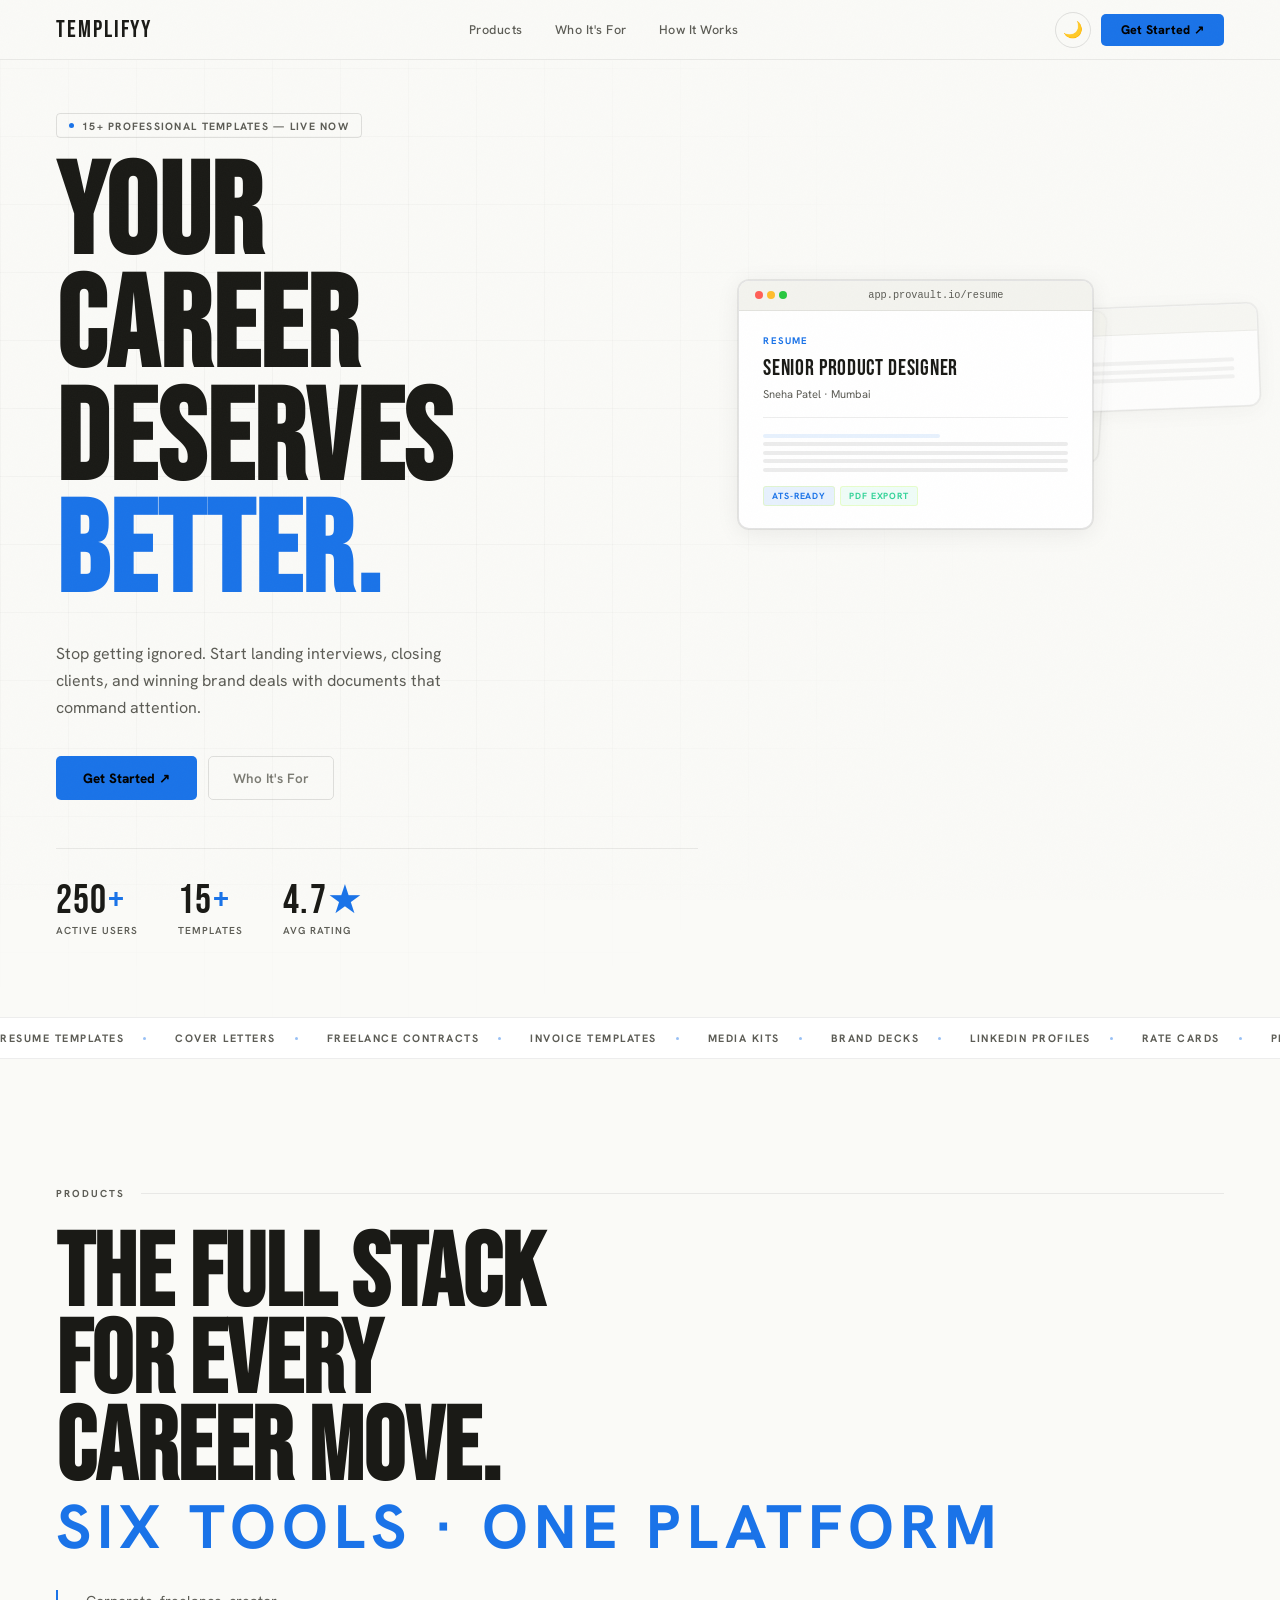
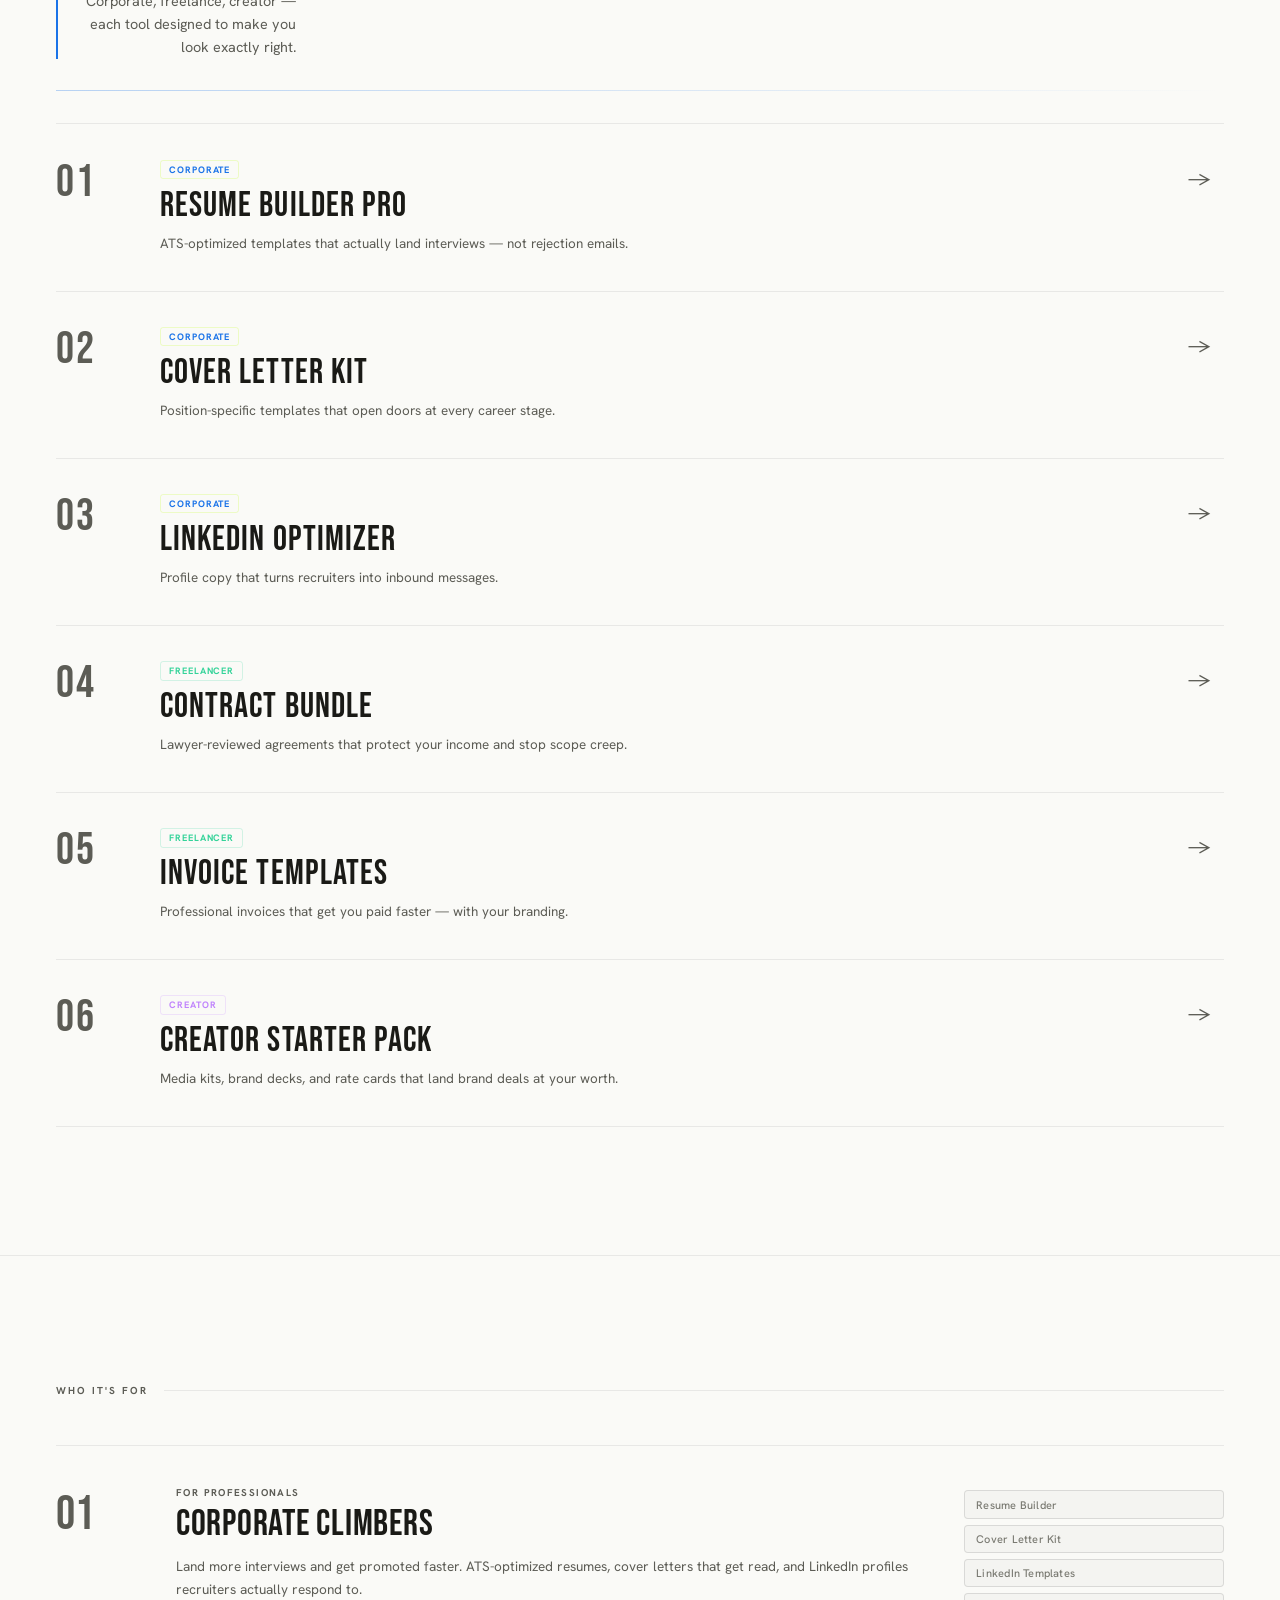
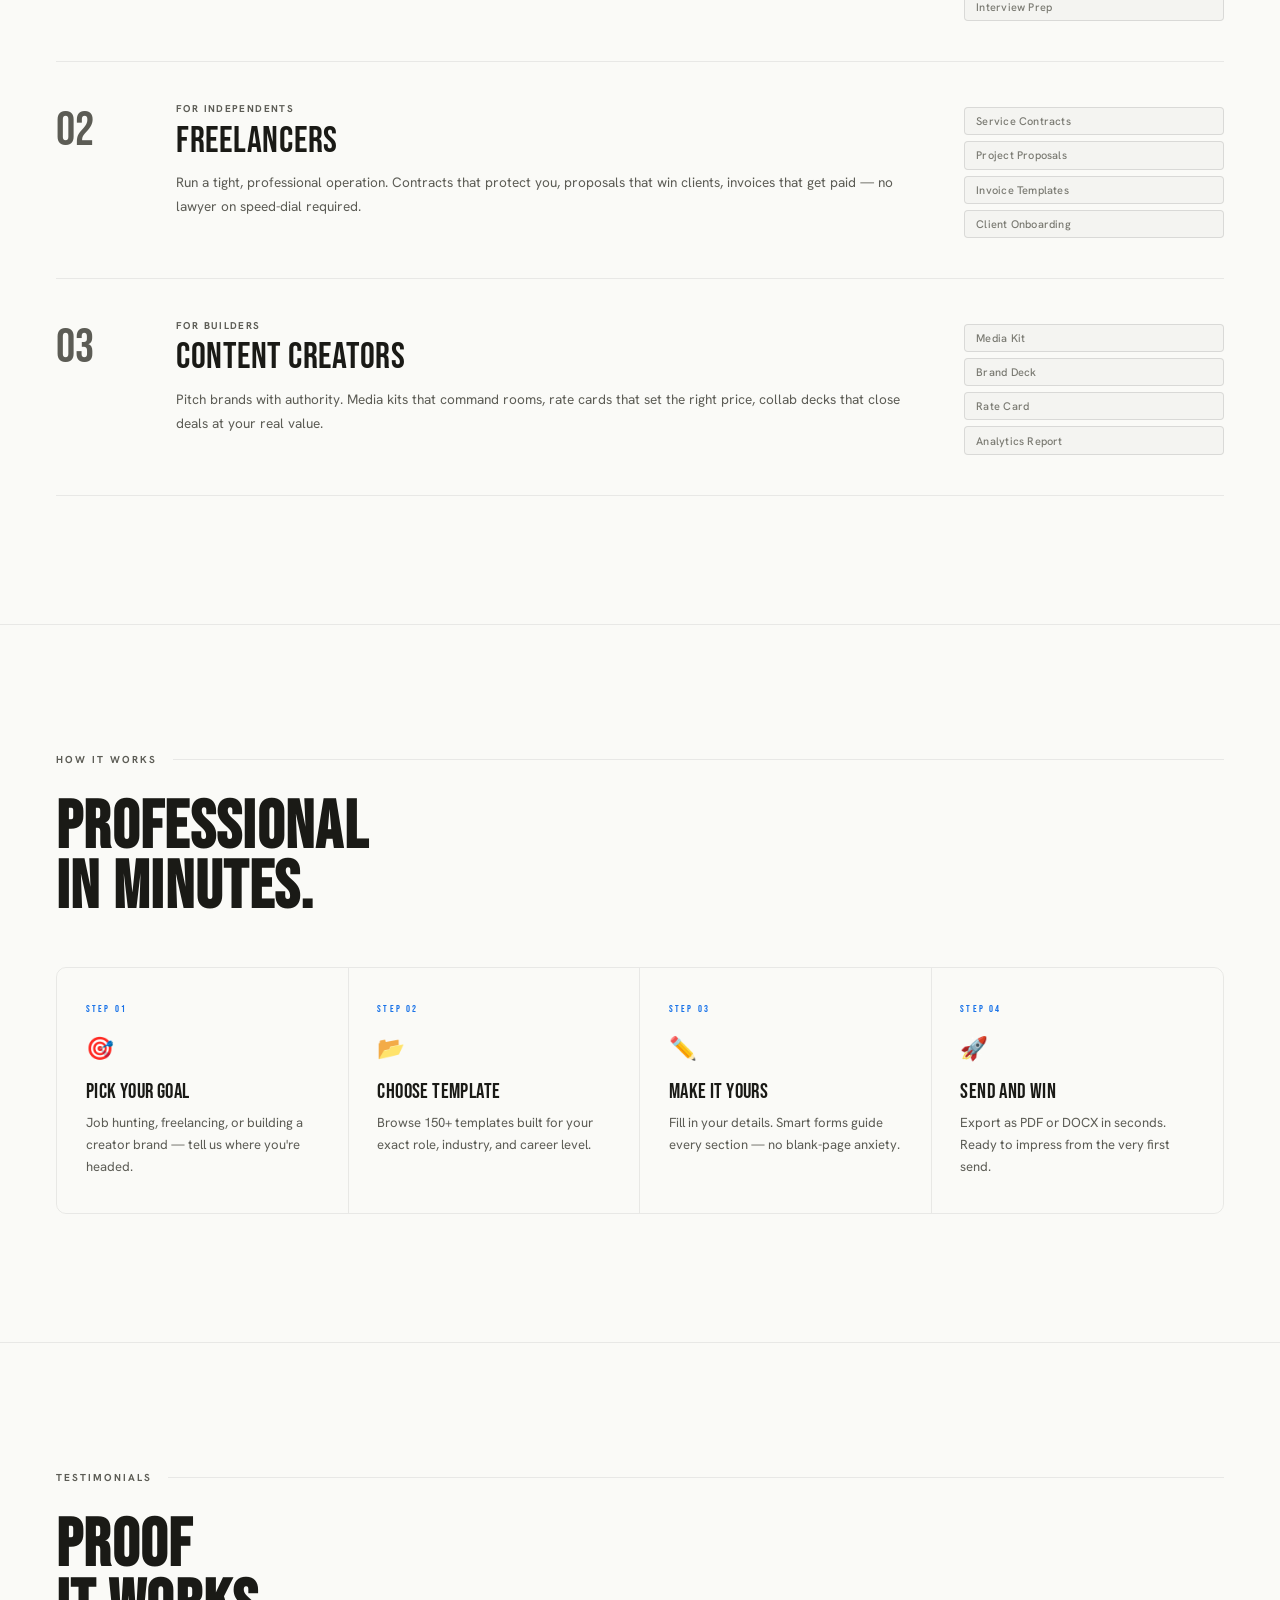
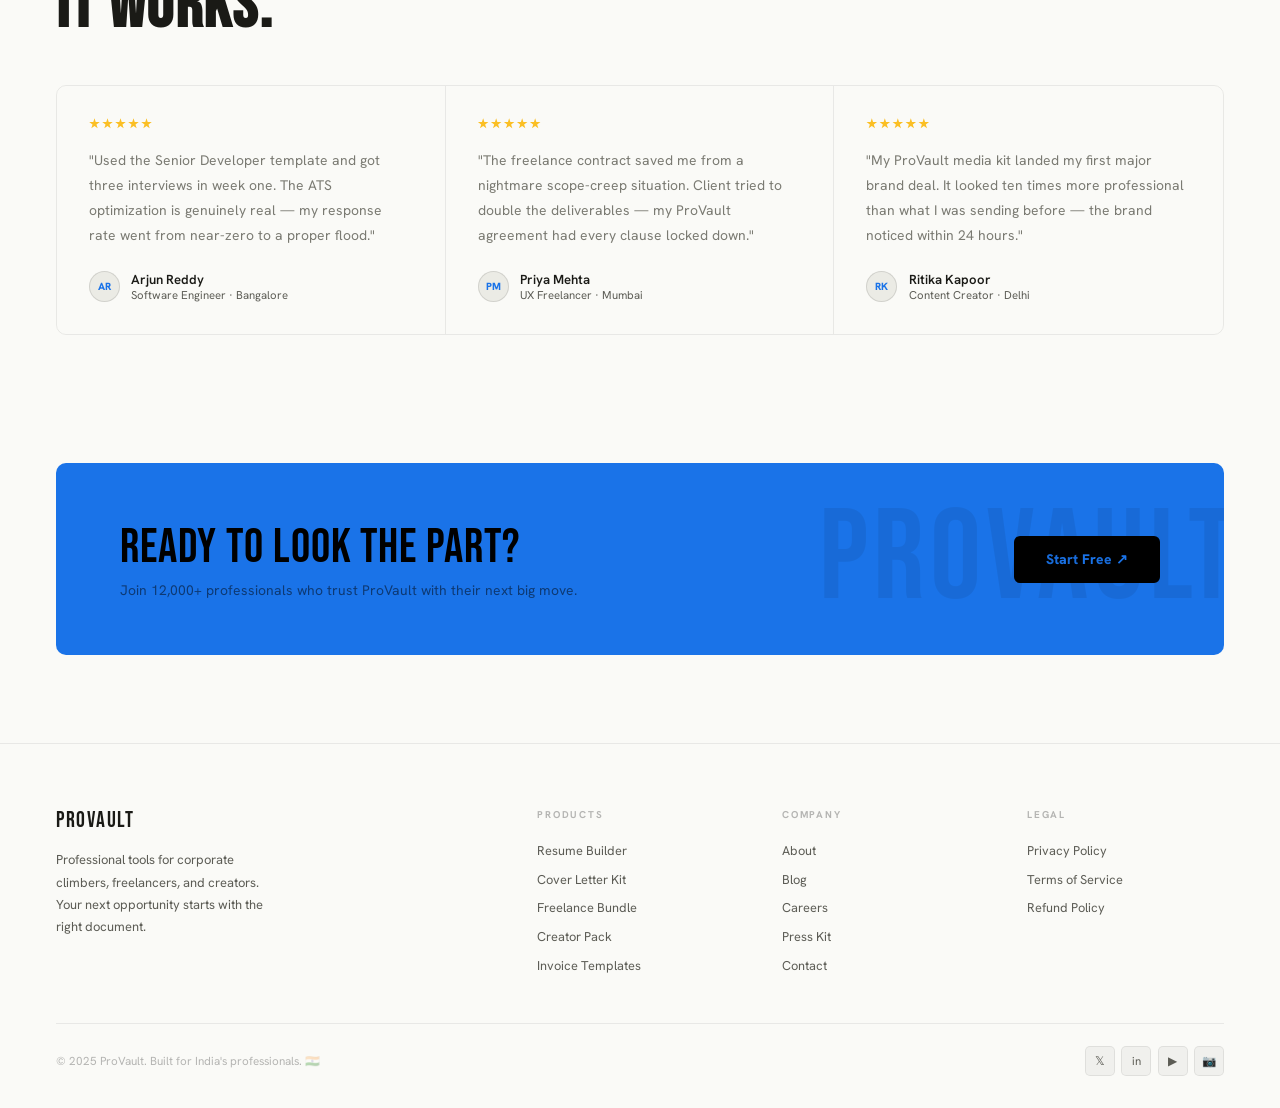
==== commit f534e5d8: "feat: enhance template.html with dark theme support, improved navigation, and price filtering functi" ====
--- a/public/index.html
+++ b/public/index.html
@@ -1848,7 +1848,7 @@
           winning brand deals with documents that command attention.
         </p>
         <div class="hbtns">
-          <a href="template.html" class="btn-ac">Explore Tools ↗</a>
+          <a href="main.html" class="btn-ac">Get Started ↗</a>
           <a href="#who" class="btn-gh">Who It's For</a>
         </div>
         <div class="hstats">
